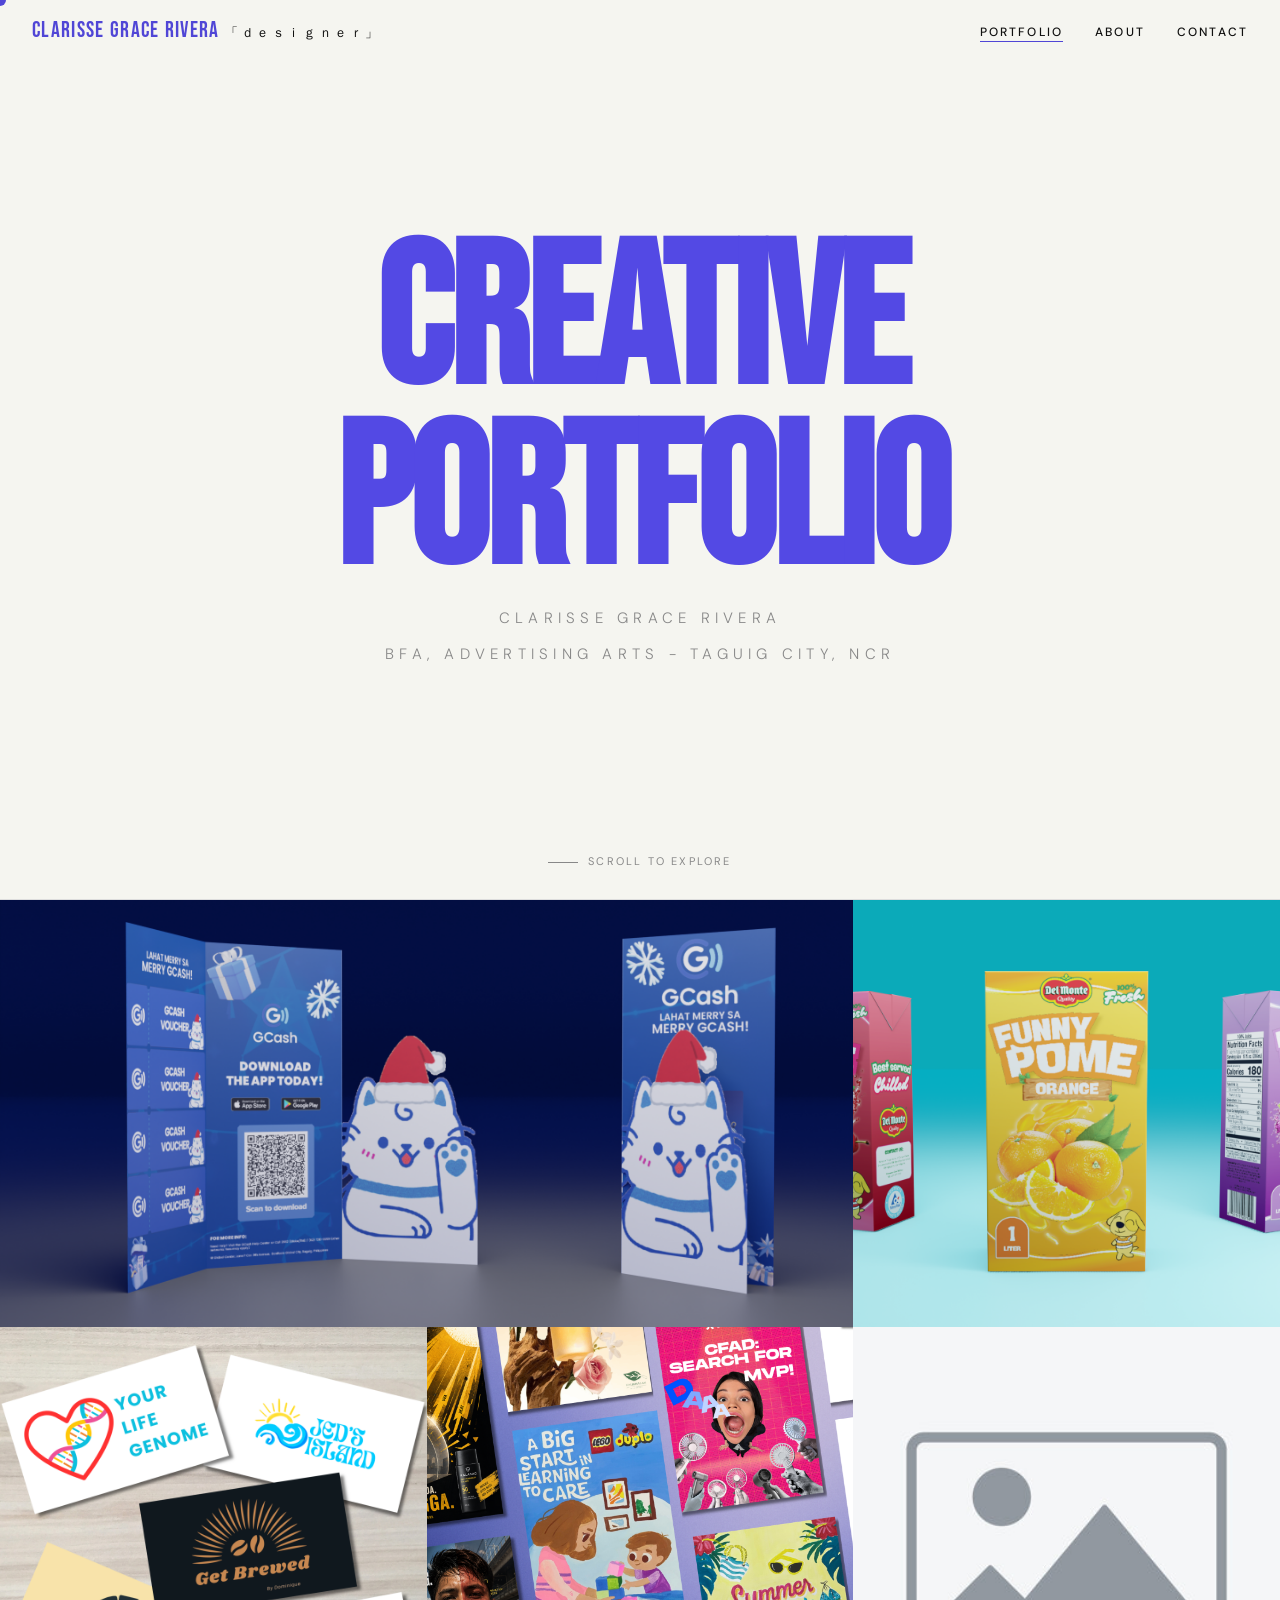
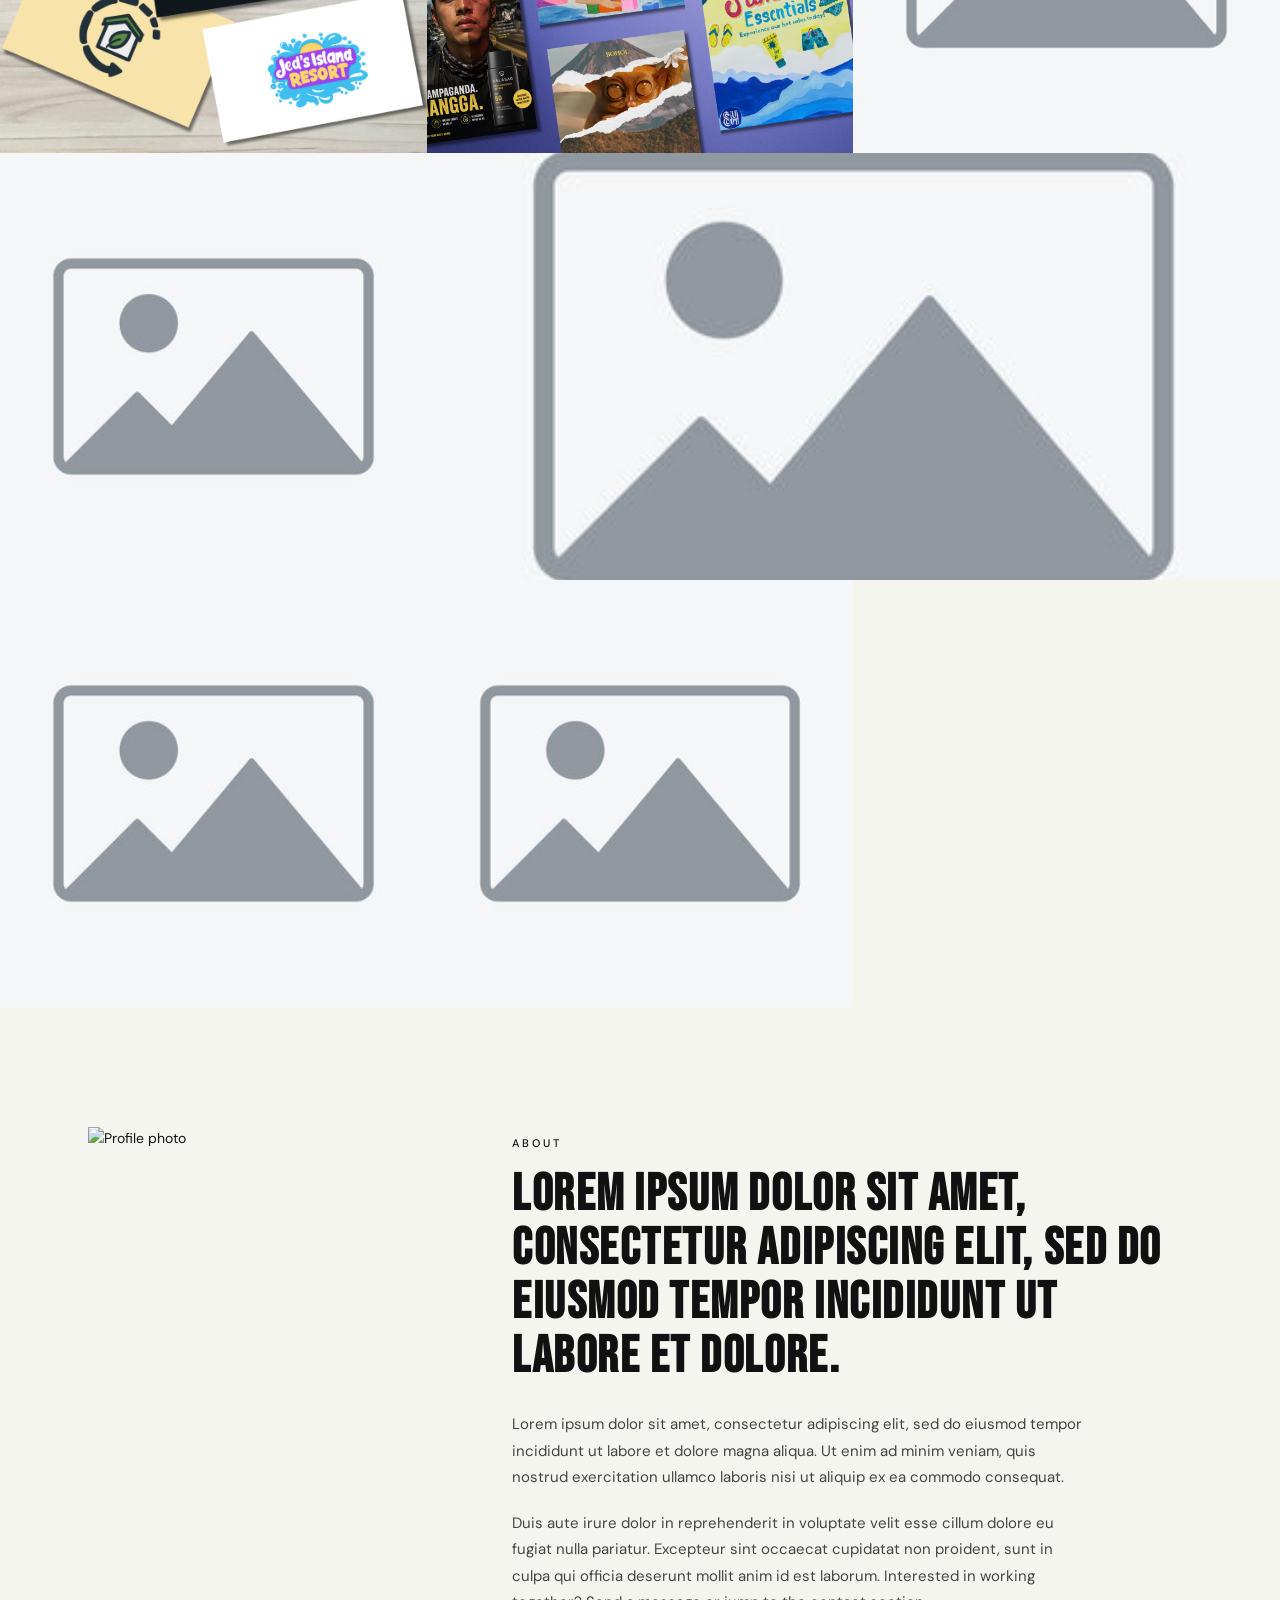
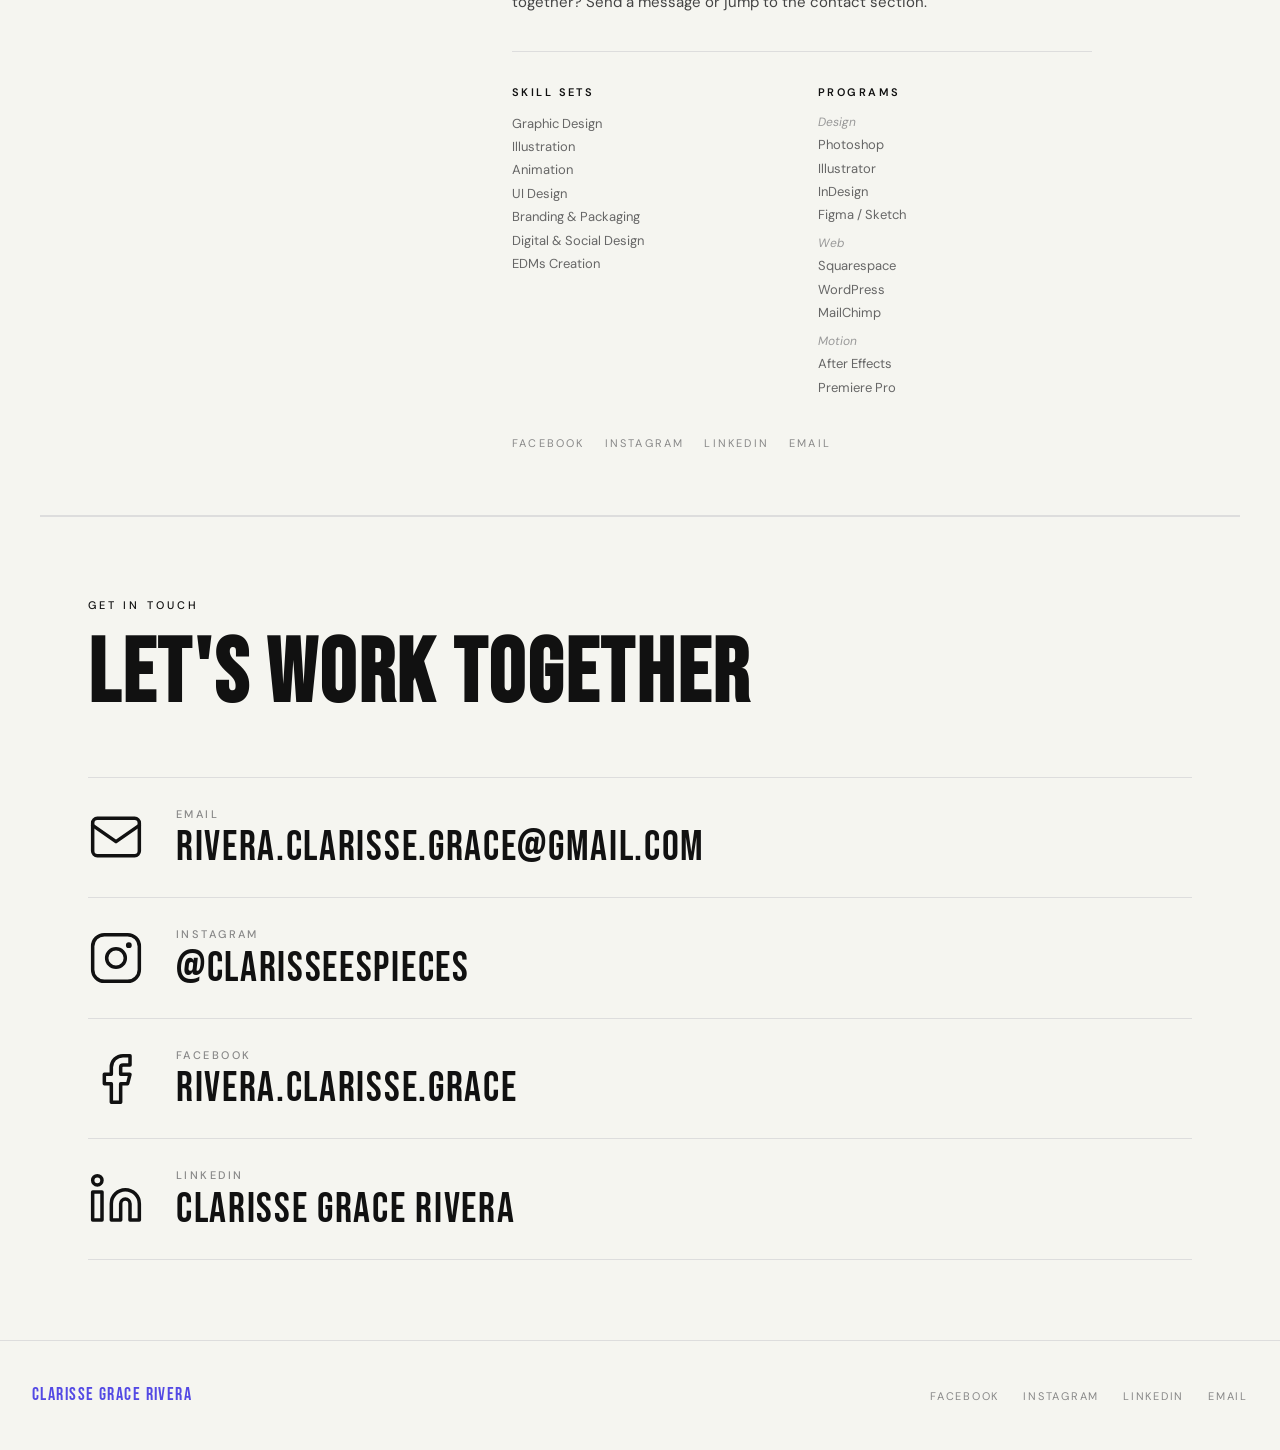
==== index.html @ ebf9de2e "about + contact pages" ====
<!DOCTYPE html>
<html lang='en'>
<head>
  <meta charset='UTF-8' />
  <meta name='viewport' content='width=device-width, initial-scale=1.0' />
  <title>Clarisse Grace Rivera「ｄｅｓｉｇｎｅｒ」</title>
  <link rel='preconnect' href='https://fonts.googleapis.com' />
  <link rel='preconnect' href='https://fonts.gstatic.com' crossorigin />
  <link href='https://fonts.googleapis.com/css2?family=Bebas+Neue&family=DM+Sans:ital,opsz,wght@0,9..40,300;0,9..40,400;0,9..40,500;1,9..40,300&display=swap' rel='stylesheet' />
  <link rel='stylesheet' href='styles.css' />
</head>
<body>
  <div id='cursor'></div>

  <!-- NAV -->
  <nav>
    <a href='#' class='nav-logo'>
      CLARISSE GRACE RIVERA <span>「ｄｅｓｉｇｎｅｒ」</span>
    </a>
    <ul class='nav-links'>
      <li><a href='#portfolio' class='active'>Portfolio</a></li>
      <li><a href='#about'>About</a></li>
      <li><a href='#contact'>Contact</a></li>
    </ul>
  </nav>

  <!-- HERO -->
  <section class='hero'>
    <h1 class='hero-logo'>CREATIVE<br>PORTFOLIO</h1>
    <h2 class='hero-sub'>CLARISSE GRACE RIVERA</h2>
    <p class='hero-sub'>BFA, Advertising Arts - Taguig City, NCR</p>
    <div class='hero-scroll'>Scroll to explore</div>
  </section>

  <!-- PORTFOLIO GRID -->
  <main id='portfolio'>
    <div class='portfolio-grid' id='grid'></div>
  </main>

  <!-- ABOUT -->
  <section id='about'>
    <div class='about-banner'>
      <img class='about-photo' src='placeholder.png' alt='Profile photo' />
      <div class='about-content'>
        <p class='about-eyebrow'>About</p>

        <h2 class='about-headline'>
          Lorem ipsum dolor sit amet, consectetur adipiscing elit, sed do eiusmod tempor incididunt ut labore et dolore.
        </h2>

        <p class='about-body'>
          Lorem ipsum dolor sit amet, consectetur adipiscing elit, sed do eiusmod tempor incididunt ut labore et dolore magna aliqua. Ut enim ad minim veniam, quis nostrud exercitation ullamco laboris nisi ut aliquip ex ea commodo consequat.
        </p>

        <p class='about-body'>
          Duis aute irure dolor in reprehenderit in voluptate velit esse cillum dolore eu fugiat nulla pariatur. Excepteur sint occaecat cupidatat non proident, sunt in culpa qui officia deserunt mollit anim id est laborum. Interested in working together? <a href='mailto:rivera.clarisse.grace@gmail.com'>Send a message</a> or jump to the <a href='#contact'>contact section</a>.
        </p>

        <div class='about-meta'>
          <div class='about-meta-block'>
            <h4>Skill Sets</h4>
            <ul>
              <li>Graphic Design</li>
              <li>Illustration</li>
              <li>Animation</li>
              <li>UI Design</li>
              <li>Branding &amp; Packaging</li>
              <li>Digital &amp; Social Design</li>
              <li>EDMs Creation</li>
            </ul>
          </div>
          <div class='about-meta-block'>
            <h4>Programs</h4>
            <p class='meta-label'>Design</p>
            <ul>
              <li>Photoshop</li>
              <li>Illustrator</li>
              <li>InDesign</li>
              <li>Figma / Sketch</li>
            </ul>
            <p class='meta-label'>Web</p>
            <ul>
              <li>Squarespace</li>
              <li>WordPress</li>
              <li>MailChimp</li>
            </ul>
            <p class='meta-label'>Motion</p>
            <ul>
              <li>After Effects</li>
              <li>Premiere Pro</li>
            </ul>
          </div>
        </div>

        <div class='about-socials'>
          <a href='https://www.facebook.com/rivera.clarisse.grace' target='_blank' rel='noopener'>Facebook</a>
          <a href='https://www.instagram.com/clarisseespieces/' target='_blank' rel='noopener'>Instagram</a>
          <a href='www.linkedin.com/in/clarisse-grace-rivera-73586b213' target='_blank' rel='noopener'>LinkedIn</a>
          <a href='mailto:rivera.clarisse.grace@gmail.com'>Email</a>
        </div>

      </div>
    </div>
  </section>

  <!-- CONTACT -->
  <section id='contact' class='contact-section'>
    <p class='about-eyebrow'>Get In Touch</p>
    <h2 class='contact-heading'>Let's Work Together</h2>
    <div class='contact-list'>
      <a class='contact-item' href='mailto:rivera.clarisse.grace@gmail.com'>
        <span class='contact-icon'>
          <svg xmlns='http://www.w3.org/2000/svg' viewBox='0 0 24 24' fill='none' stroke='currentColor' stroke-width='1.5' stroke-linecap='round' stroke-linejoin='round'>
            <rect x='2' y='4' width='20' height='16' rx='2'/>
            <path d='M2 7l10 7 10-7'/>
          </svg>
        </span>
        <span class='contact-text'>
          <span class='contact-label'>Email</span>
          <span class='contact-value'>rivera.clarisse.grace@gmail.com</span>
        </span>
      </a>

      <a class='contact-item' href='https://www.instagram.com/clarisseespieces/' target='_blank' rel='noopener'>
        <span class='contact-icon'>
          <svg xmlns='http://www.w3.org/2000/svg' viewBox='0 0 24 24' fill='none' stroke='currentColor' stroke-width='1.5' stroke-linecap='round' stroke-linejoin='round'>
            <rect x='2' y='2' width='20' height='20' rx='5'/>
            <circle cx='12' cy='12' r='4'/>
            <circle cx='17.5' cy='6.5' r='0.5' fill='currentColor'/>
          </svg>
        </span>
        <span class='contact-text'>
          <span class='contact-label'>Instagram</span>
          <span class='contact-value'>@clarisseespieces</span>
        </span>
      </a>

      <a class='contact-item' href='https://www.facebook.com/rivera.clarisse.grace' target='_blank' rel='noopener'>
        <span class='contact-icon'>
          <svg xmlns='http://www.w3.org/2000/svg' viewBox='0 0 24 24' fill='none' stroke='currentColor' stroke-width='1.5' stroke-linecap='round' stroke-linejoin='round'>
            <path d='M18 2h-3a5 5 0 0 0-5 5v3H7v4h3v8h4v-8h3l1-4h-4V7a1 1 0 0 1 1-1h3z'/>
          </svg>
        </span>
        <span class='contact-text'>
          <span class='contact-label'>Facebook</span>
          <span class='contact-value'>rivera.clarisse.grace</span>
        </span>
      </a>

      <a class='contact-item' href='https://www.linkedin.com/in/clarisse-grace-rivera-73586b213' target='_blank' rel='noopener'>
        <span class='contact-icon'>
          <svg xmlns='http://www.w3.org/2000/svg' viewBox='0 0 24 24' fill='none' stroke='currentColor' stroke-width='1.5' stroke-linecap='round' stroke-linejoin='round'>
            <path d='M16 8a6 6 0 0 1 6 6v7h-4v-7a2 2 0 0 0-2-2 2 2 0 0 0-2 2v7h-4v-7a6 6 0 0 1 6-6z'/>
            <rect x='2' y='9' width='4' height='12'/>
            <circle cx='4' cy='4' r='2'/>
          </svg>
        </span>
        <span class='contact-text'>
          <span class='contact-label'>LinkedIn</span>
          <span class='contact-value'>clarisse grace rivera</span>
        </span>
      </a>

    </div>
  </section>

  <!-- FOOTER -->
  <footer>
    <span class='footer-name'>Clarisse Grace Rivera</span>
    <ul class='footer-links'>
      <li><a href='https://www.facebook.com/rivera.clarisse.grace' target='_blank'>Facebook</a></li>
      <li><a href='https://www.instagram.com/clarisseespieces/' target='_blank'>Instagram</a></li>
      <li><a href='www.linkedin.com/in/clarisse-grace-rivera-73586b213' target='_blank'>LinkedIn</a></li>
      <li><a href='mailto:rivera.clarisse.grace@gmail.com'>Email</a></li>
    </ul>
  </footer>

  <script src='main.js'></script>
</body>
</html>
---- styles.css ----
*, *::before, *::after { box-sizing: border-box; margin: 0; padding: 0; }

:root {
  --blue: #5349e4;
  --black:  #111111;
  --white:  #f5f5f0;
  --grey:   #888;
  --card-gap: 0px;
}

html { scroll-behavior: smooth; }

body {
  background: var(--white);
  color: var(--black);
  font-family: 'DM Sans', sans-serif;
  font-size: 14px;
  line-height: 1.6;
  cursor: none;
}

/* Custom cursor */
#cursor {
  position: fixed;
  width: 12px; height: 12px;
  background: var(--blue);
  border-radius: 50%;
  pointer-events: none;
  z-index: 9999;
  transform: translate(-50%, -50%);
  transition: transform 0.1s ease, width 0.2s ease, height 0.2s ease, background 0.2s ease;
  mix-blend-mode: multiply;
}
#cursor.hovered {
  width: 40px; height: 40px;
  background: var(--black);
  mix-blend-mode: normal;
}

/* Nav */
nav {
  position: fixed;
  top: 0; left: 0; right: 0;
  z-index: 100;
  display: flex;
  align-items: center;
  justify-content: space-between;
  padding: 20px 32px;
  mix-blend-mode: multiply;
}

.nav-logo {
  font-family: 'Bebas Neue', sans-serif;
  font-size: 22px;
  letter-spacing: 0.06em;
  color: var(--blue);
  text-decoration: none;
  line-height: 1;
}
.nav-logo span { color: var(--black); font-size: 13px; font-family: 'DM Sans', sans-serif; font-weight: 300; letter-spacing: 0.2em; }

.nav-links {
  display: flex;
  gap: 32px;
  list-style: none;
}
.nav-links a {
  text-decoration: none;
  font-size: 12px;
  font-weight: 500;
  letter-spacing: 0.18em;
  text-transform: uppercase;
  color: var(--black);
  position: relative;
  padding-bottom: 2px;
}
.nav-links a::after {
  content: '';
  position: absolute;
  bottom: 0; left: 0;
  width: 0; height: 1px;
  background: var(--blue);
  transition: width 0.25s ease;
}
.nav-links a:hover::after,
.nav-links a.active::after { width: 100%; }

/* Hero / logo block */
.hero {
  height: 100svh;
  display: flex;
  flex-direction: column;
  align-items: center;
  justify-content: center;
  gap: 12px;
  border-bottom: 1px solid #ddd;
  position: relative;
  overflow: hidden;
}

.hero-logo {
  font-family: 'Bebas Neue', sans-serif;
  font-size: clamp(80px, 16vw, 200px);
  line-height: 0.9;
  color: var(--blue);
  letter-spacing: -0.02em;
  text-align: center;
  animation: fadeUp 0.9s ease both;
}
.hero-sub {
  font-size: clamp(11px, 1.4vw, 15px);
  letter-spacing: 0.35em;
  text-transform: uppercase;
  color: var(--grey);
  font-weight: 300;
  animation: fadeUp 0.9s 0.15s ease both;
}
.hero-scroll {
  position: absolute;
  bottom: 28px;
  font-size: 11px;
  letter-spacing: 0.2em;
  text-transform: uppercase;
  color: var(--grey);
  display: flex;
  align-items: center;
  gap: 10px;
  animation: fadeUp 1s 0.4s ease both;
}
.hero-scroll::before {
  content: '';
  display: block;
  width: 30px; height: 1px;
  background: var(--grey);
  animation: expandLine 1.2s 0.8s ease both;
}

@keyframes fadeUp {
  from { opacity: 0; transform: translateY(28px); }
  to   { opacity: 1; transform: translateY(0); }
}
@keyframes expandLine {
  from { width: 0; }
  to   { width: 30px; }
}

/* Grid */
.portfolio-grid {
  display: grid;
  grid-template-columns: repeat(3, 1fr);
  gap: var(--card-gap);
  padding: var(--card-gap);
}

@media (max-width: 900px)  { .portfolio-grid { grid-template-columns: repeat(2, 1fr); } }
@media (max-width: 560px)  { .portfolio-grid { grid-template-columns: 1fr; } }

/* wide cards span 2 cols */
.card.wide { grid-column: span 2; }
@media (max-width: 900px) { .card.wide { grid-column: span 1; } }

/* Card */
.card {
  position: relative;
  overflow: hidden;
  aspect-ratio: 1 / 1;
  background: var(--black);
}
.card.wide { aspect-ratio: 2 / 1; }

.card-bg {
  width: 100%; height: 100%;
  object-fit: cover;
  display: block;
  transition: transform 0.55s cubic-bezier(0.25, 0.46, 0.45, 0.94),
              filter 0.4s ease;
  filter: grayscale(0%);
}

/* coloured placeholder backgrounds when no real image */
.card-placeholder {
  width: 100%; height: 100%;
  display: flex;
  align-items: center;
  justify-content: center;
  font-family: 'Bebas Neue', sans-serif;
  font-size: clamp(16px, 4vw, 48px);
  letter-spacing: 0.08em;
  color: rgba(255,255,255,0.15);
  transition: transform 0.55s cubic-bezier(0.25, 0.46, 0.45, 0.94);
}

.card:hover .card-bg,
.card:hover .card-placeholder { transform: scale(1.5); filter: brightness(0.45); }

.card-overlay {
  position: absolute;
  inset: 0;
  display: flex;
  flex-direction: column;
  align-items: center;
  justify-content: center;
  gap: 10px;
  opacity: 0;
  transition: opacity 0.35s ease;
}
.card:hover .card-overlay { opacity: 1; }

.card-title {
  font-family: 'Bebas Neue', sans-serif;
  font-size: clamp(18px, 3vw, 36px);
  letter-spacing: 0.06em;
  color: var(--white);
  text-align: center;
  padding: 0 16px;
}

.card-view-btn {
  display: inline-block;
  border: 1px solid var(--white);
  color: var(--white);
  text-decoration: none;
  font-size: 11px;
  font-weight: 500;
  letter-spacing: 0.22em;
  text-transform: uppercase;
  padding: 8px 22px;
  transition: background 0.2s ease, color 0.2s ease;
}
.card-view-btn:hover { background: var(--white); color: var(--black); }

/* Footer */
footer {
  border-top: 1px solid #ddd;
  padding: 40px 32px;
  display: flex;
  align-items: center;
  justify-content: space-between;
  flex-wrap: wrap;
  gap: 20px;
}

.footer-name {
  font-family: 'Bebas Neue', sans-serif;
  font-size: 18px;
  letter-spacing: 0.08em;
  color: var(--blue);
}

.footer-links {
  display: flex;
  gap: 24px;
  list-style: none;
}
.footer-links a {
  font-size: 11px;
  letter-spacing: 0.16em;
  text-transform: uppercase;
  color: var(--grey);
  text-decoration: none;
  transition: color 0.2s ease;
}
.footer-links a:hover { color: var(--blue); }

.footer-copy {
  font-size: 11px;
  color: var(--grey);
  letter-spacing: 0.08em;
  width: 100%;
  text-align: right;
}

/* Page transitions */
.page-enter {
  animation: fadeUp 0.5s ease both;
}

/* * * * * * * ** * * * * * * */
/* * * * * ABOUT PAGE * * * * */
/* * * * * * * ** * * * * * * */

/* About banner (two-col layout) */
.about-banner {
  padding-top: 120px;
  padding-bottom: 60px;
  border-bottom: 1px solid #ddd;
  display: grid;
  grid-template-columns: 360px 1fr;
  gap: 64px;
  align-items: start;
  max-width: 1200px;
  margin: 0 auto;
  padding-left: 48px;
  padding-right: 48px;
}

@media (max-width: 860px) {
  .about-banner {
    grid-template-columns: 1fr;
    gap: 40px;
    padding-top: 100px;
  }
}

/* Profile photo */
.about-photo {
  width: 100%;
  aspect-ratio: 1 / 1;
  object-fit: cover;
  display: block;
  filter: grayscale(10%);
  transition: filter 0.4s ease;
}
.about-photo:hover { filter: grayscale(0%); }

/* Bio content */
.about-content { padding-top: 8px; }

.about-eyebrow {
  font-size: 11px;
  letter-spacing: 0.28em;
  text-transform: uppercase;
  color: var(--red);
  font-weight: 500;
  margin-bottom: 16px;
}

.about-headline {
  font-family: 'Bebas Neue', sans-serif;
  font-size: clamp(28px, 4vw, 52px);
  line-height: 1.05;
  letter-spacing: 0.03em;
  color: var(--black);
  margin-bottom: 28px;
}

.about-body {
  font-size: 15px;
  line-height: 1.75;
  color: #444;
  max-width: 580px;
  margin-bottom: 20px;
}

.about-body a {
  color: var(--red);
  text-decoration: none;
  border-bottom: 1px solid transparent;
  transition: border-color 0.2s ease;
}
.about-body a:hover { border-color: var(--red); }

/* Skills / Programs grid */
.about-meta {
  display: grid;
  grid-template-columns: 1fr 1fr;
  gap: 32px;
  margin-top: 36px;
  padding-top: 32px;
  border-top: 1px solid #ddd;
  max-width: 580px;
}

@media (max-width: 560px) { .about-meta { grid-template-columns: 1fr; } }

.about-meta-block h4 {
  font-size: 11px;
  letter-spacing: 0.22em;
  text-transform: uppercase;
  font-weight: 600;
  color: var(--black);
  margin-bottom: 10px;
}

.about-meta-block p,
.about-meta-block li { font-size: 13px; color: #666; line-height: 1.8; list-style: none; }

.about-meta-block .meta-label {
  font-style: italic;
  color: #999;
  font-size: 12px;
  margin-top: 6px;
}

/* Social links */
.about-socials {
  display: flex;
  gap: 20px;
  margin-top: 36px;
  flex-wrap: wrap;
}
.about-socials a {
  font-size: 11px;
  letter-spacing: 0.2em;
  text-transform: uppercase;
  text-decoration: none;
  color: var(--grey);
  border-bottom: 1px solid transparent;
  padding-bottom: 2px;
  transition: color 0.2s ease, border-color 0.2s ease;
}
.about-socials a:hover { color: var(--red); border-color: var(--red); }

/* Instagram grid */
.insta-section {
  max-width: 1200px;
  margin: 60px auto;
  padding: 0 48px;
}

.insta-label {
  font-size: 11px;
  letter-spacing: 0.28em;
  text-transform: uppercase;
  color: var(--grey);
  margin-bottom: 20px;
}

.insta-grid {
  display: grid;
  grid-template-columns: repeat(4, 1fr);
  gap: 4px;
}

@media (max-width: 700px) { .insta-grid { grid-template-columns: repeat(2, 1fr); } }

.insta-item {
  position: relative;
  overflow: hidden;
  aspect-ratio: 1 / 1;
  background: #eee;
}

.insta-item img {
  width: 100%; height: 100%;
  object-fit: cover;
  display: block;
  transition: transform 0.45s ease, filter 0.35s ease;
}

.insta-item:hover img { transform: scale(1.07); filter: brightness(0.5); }

.insta-item-overlay {
  position: absolute;
  inset: 0;
  display: flex;
  align-items: center;
  justify-content: center;
  opacity: 0;
  transition: opacity 0.3s ease;
}
.insta-item:hover .insta-item-overlay { opacity: 1; }

.insta-item-overlay span {
  font-size: 11px;
  letter-spacing: 0.2em;
  text-transform: uppercase;
  color: var(--white);
}
/* ══════════════════════════════════════
   CONTACT SECTION
══════════════════════════════════════ */

.contact-section {
  max-width: 1200px;
  margin: 0 auto;
  padding: 80px 48px;
  border-top: 1px solid #ddd;
}

.contact-heading {
  font-family: 'Bebas Neue', sans-serif;
  font-size: clamp(40px, 7vw, 96px);
  letter-spacing: 0.03em;
  line-height: 1;
  color: var(--black);
  margin-bottom: 56px;
}

.contact-list {
  display: flex;
  flex-direction: column;
  gap: 0;
}

.contact-item {
  display: flex;
  align-items: center;
  gap: 32px;
  padding: 28px 0;
  border-bottom: 1px solid #ddd;
  text-decoration: none;
  color: var(--black);
  transition: color 0.2s ease;
}
.contact-item:first-child { border-top: 1px solid #ddd; }
.contact-item:hover { color: var(--red); }

.contact-icon {
  flex-shrink: 0;
  width: 56px; height: 56px;
  display: flex;
  align-items: center;
  justify-content: center;
}
.contact-icon svg {
  width: 100%; height: 100%;
  transition: transform 0.25s ease;
}
.contact-item:hover .contact-icon svg { transform: scale(1.12); }

.contact-text {
  display: flex;
  flex-direction: column;
  gap: 4px;
}
.contact-label {
  font-size: 11px;
  letter-spacing: 0.22em;
  text-transform: uppercase;
  color: var(--grey);
  font-weight: 500;
}
.contact-value {
  font-family: 'Bebas Neue', sans-serif;
  font-size: clamp(22px, 3.5vw, 42px);
  letter-spacing: 0.04em;
  line-height: 1;
}
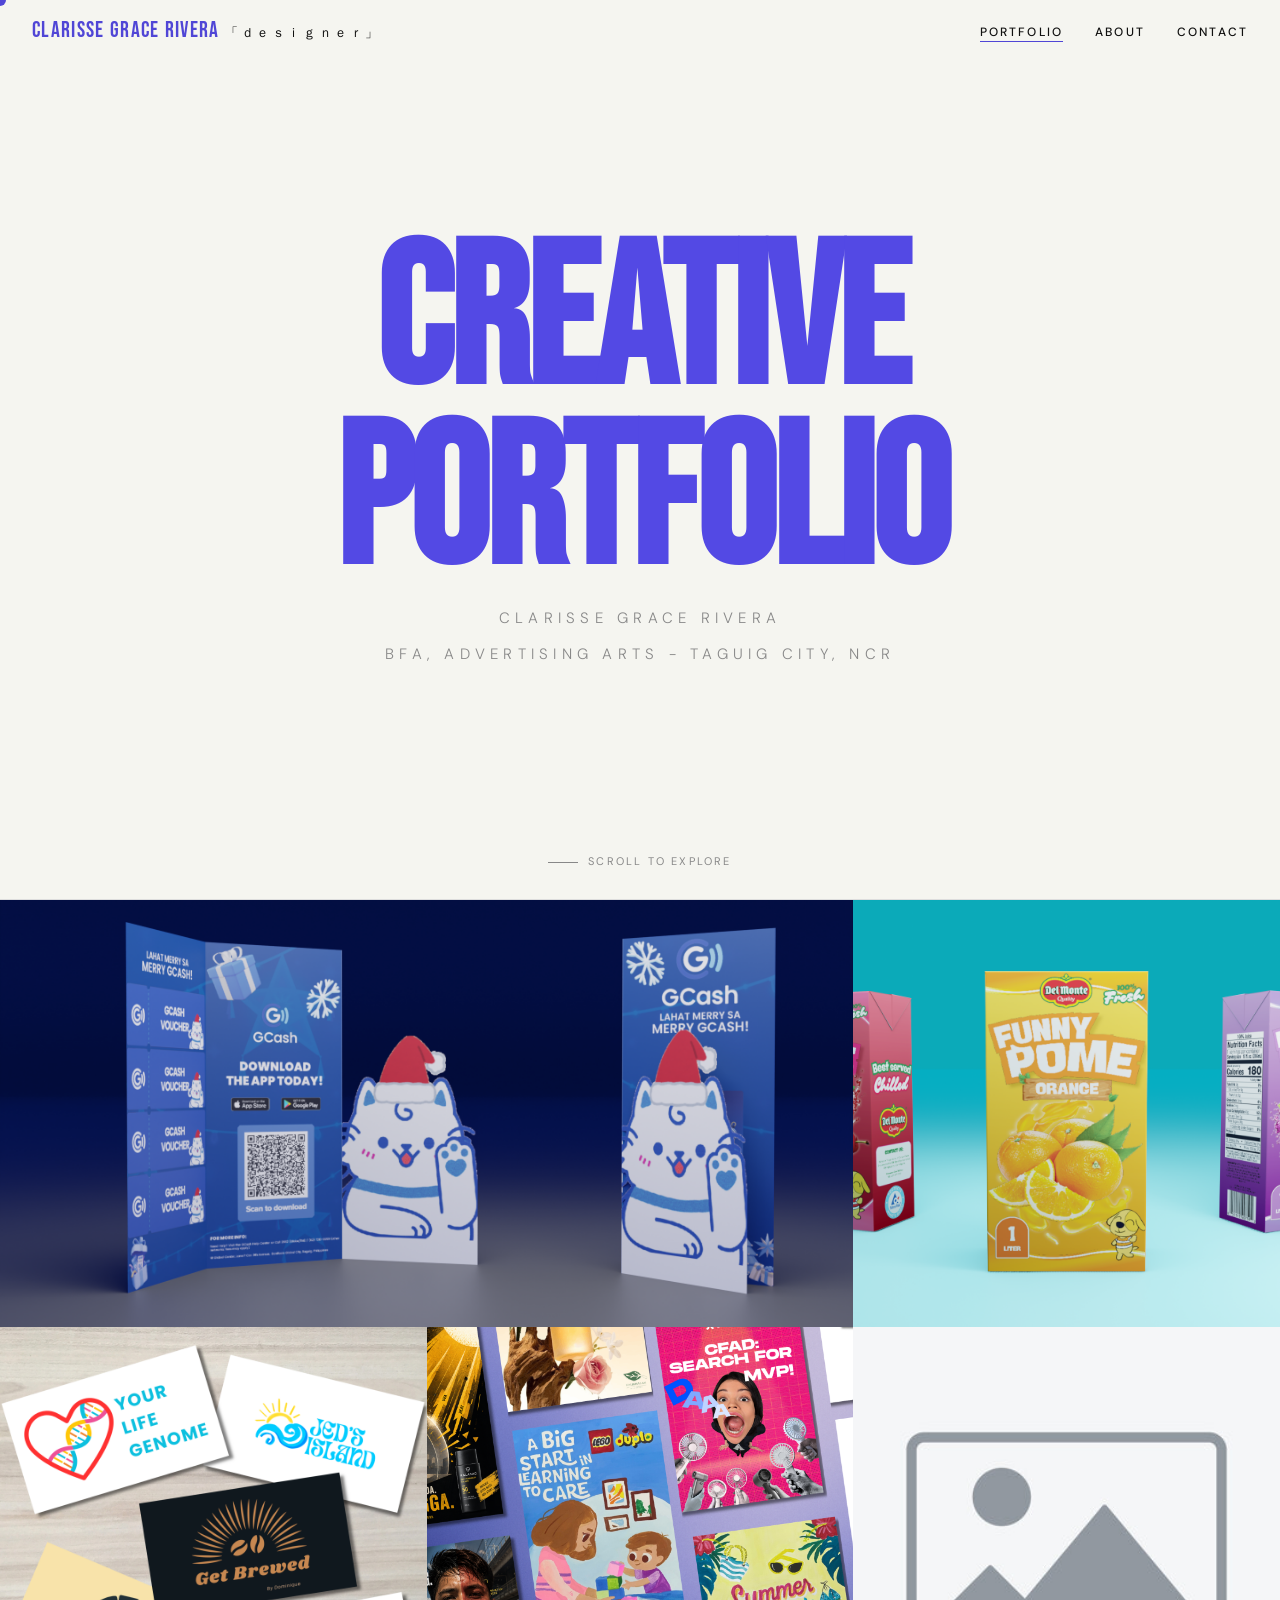
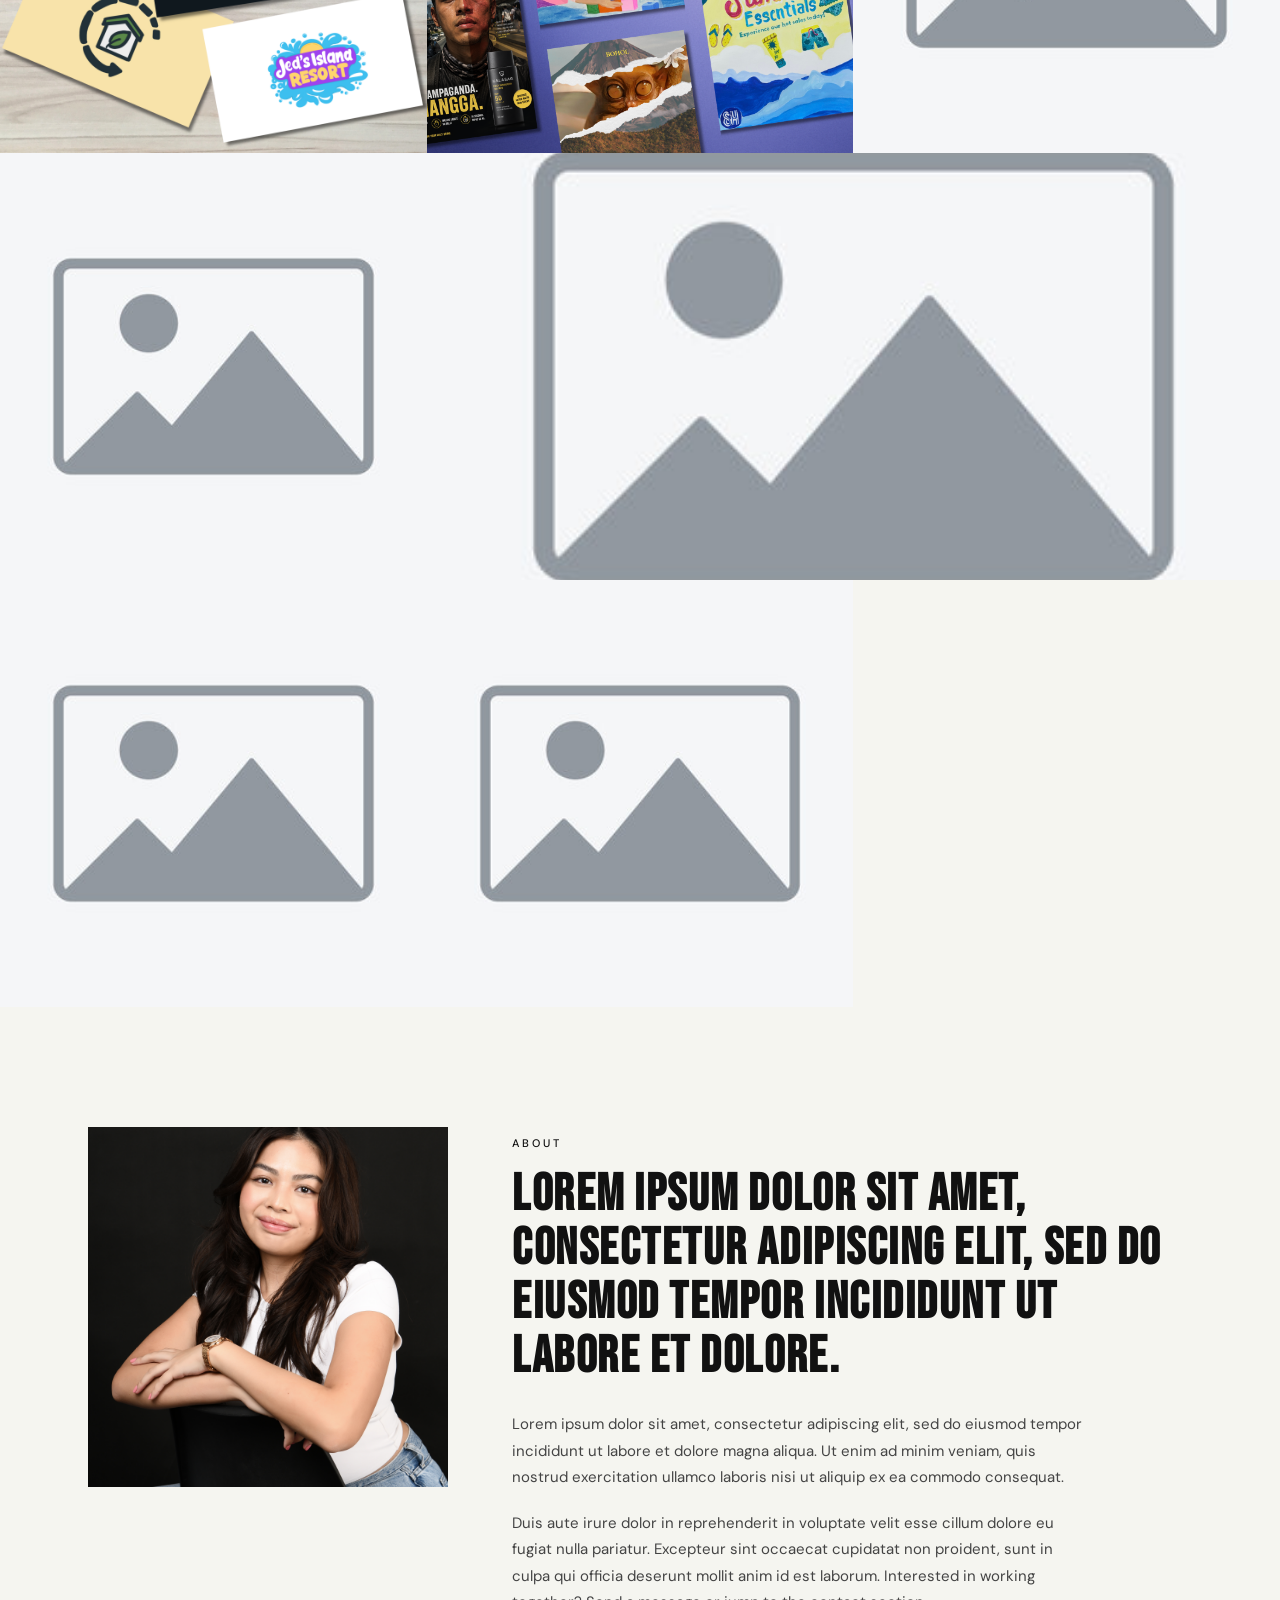
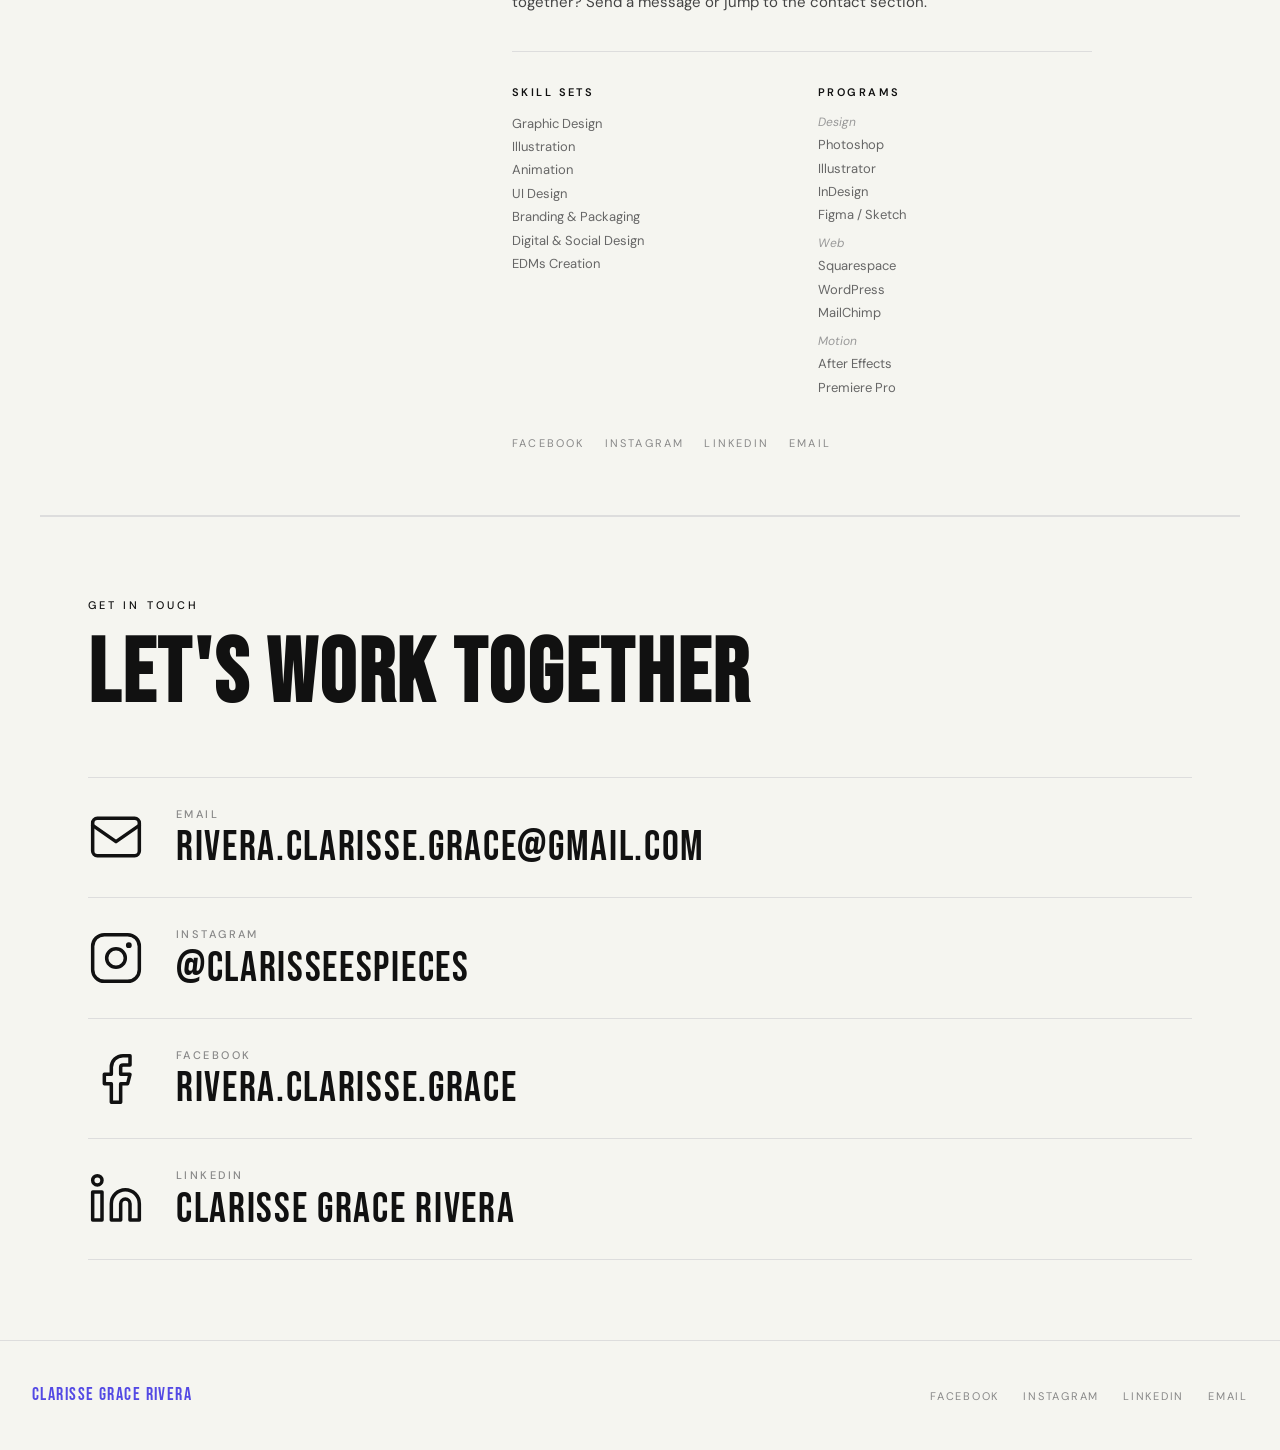
==== commit 6a217aaa: "profile" ====
--- a/index.html
+++ b/index.html
@@ -40,7 +40,7 @@
   <!-- ABOUT -->
   <section id='about'>
     <div class='about-banner'>
-      <img class='about-photo' src='placeholder.png' alt='Profile photo' />
+      <img class='about-photo' src='images/profile/clar-profile.JPG' alt='Profile photo' />
       <div class='about-content'>
         <p class='about-eyebrow'>About</p>
 
--- a/styles.css
+++ b/styles.css
@@ -3,6 +3,7 @@
 :root {
   --blue: #5349e4;
   --black:  #111111;
+  --yellow: #e0e266;
   --white:  #f5f5f0;
   --grey:   #888;
   --card-gap: 0px;
@@ -33,7 +34,7 @@
 }
 #cursor.hovered {
   width: 40px; height: 40px;
-  background: var(--black);
+  background: var(--yellow);
   mix-blend-mode: normal;
 }
 
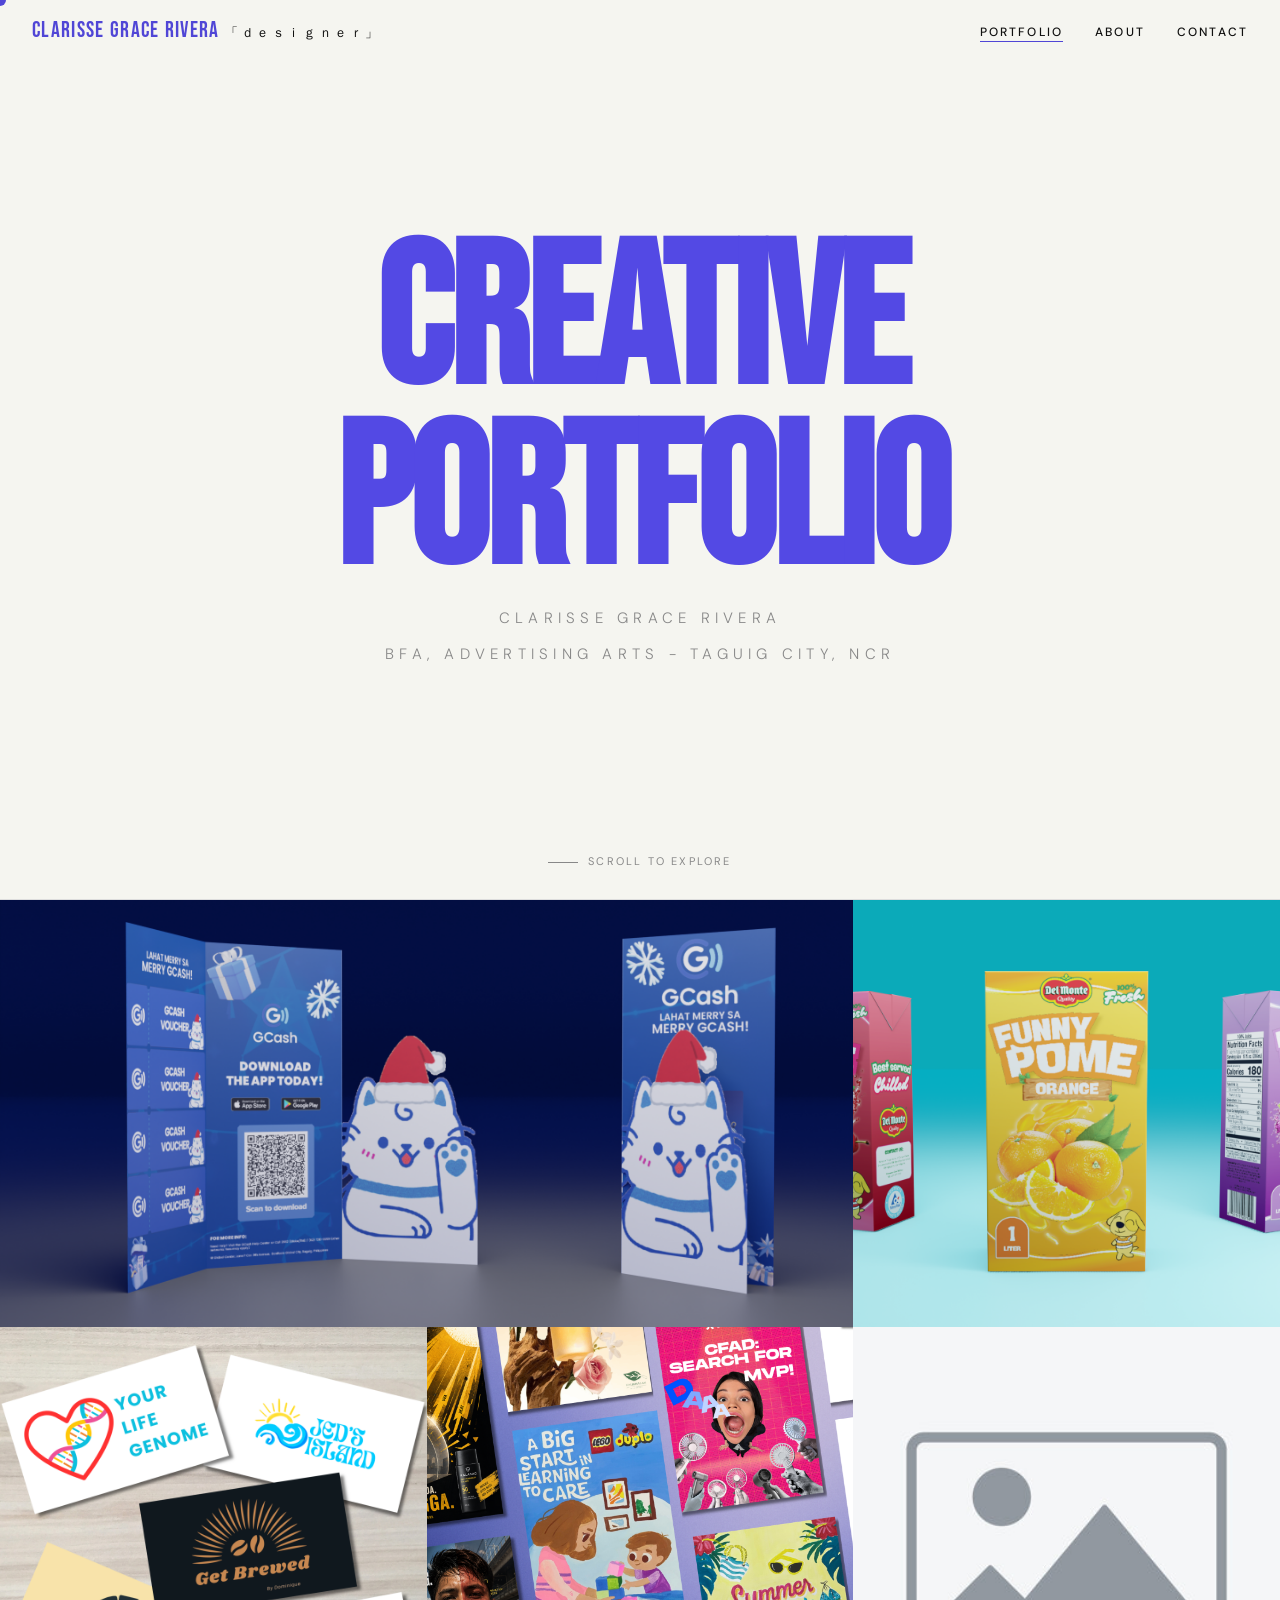
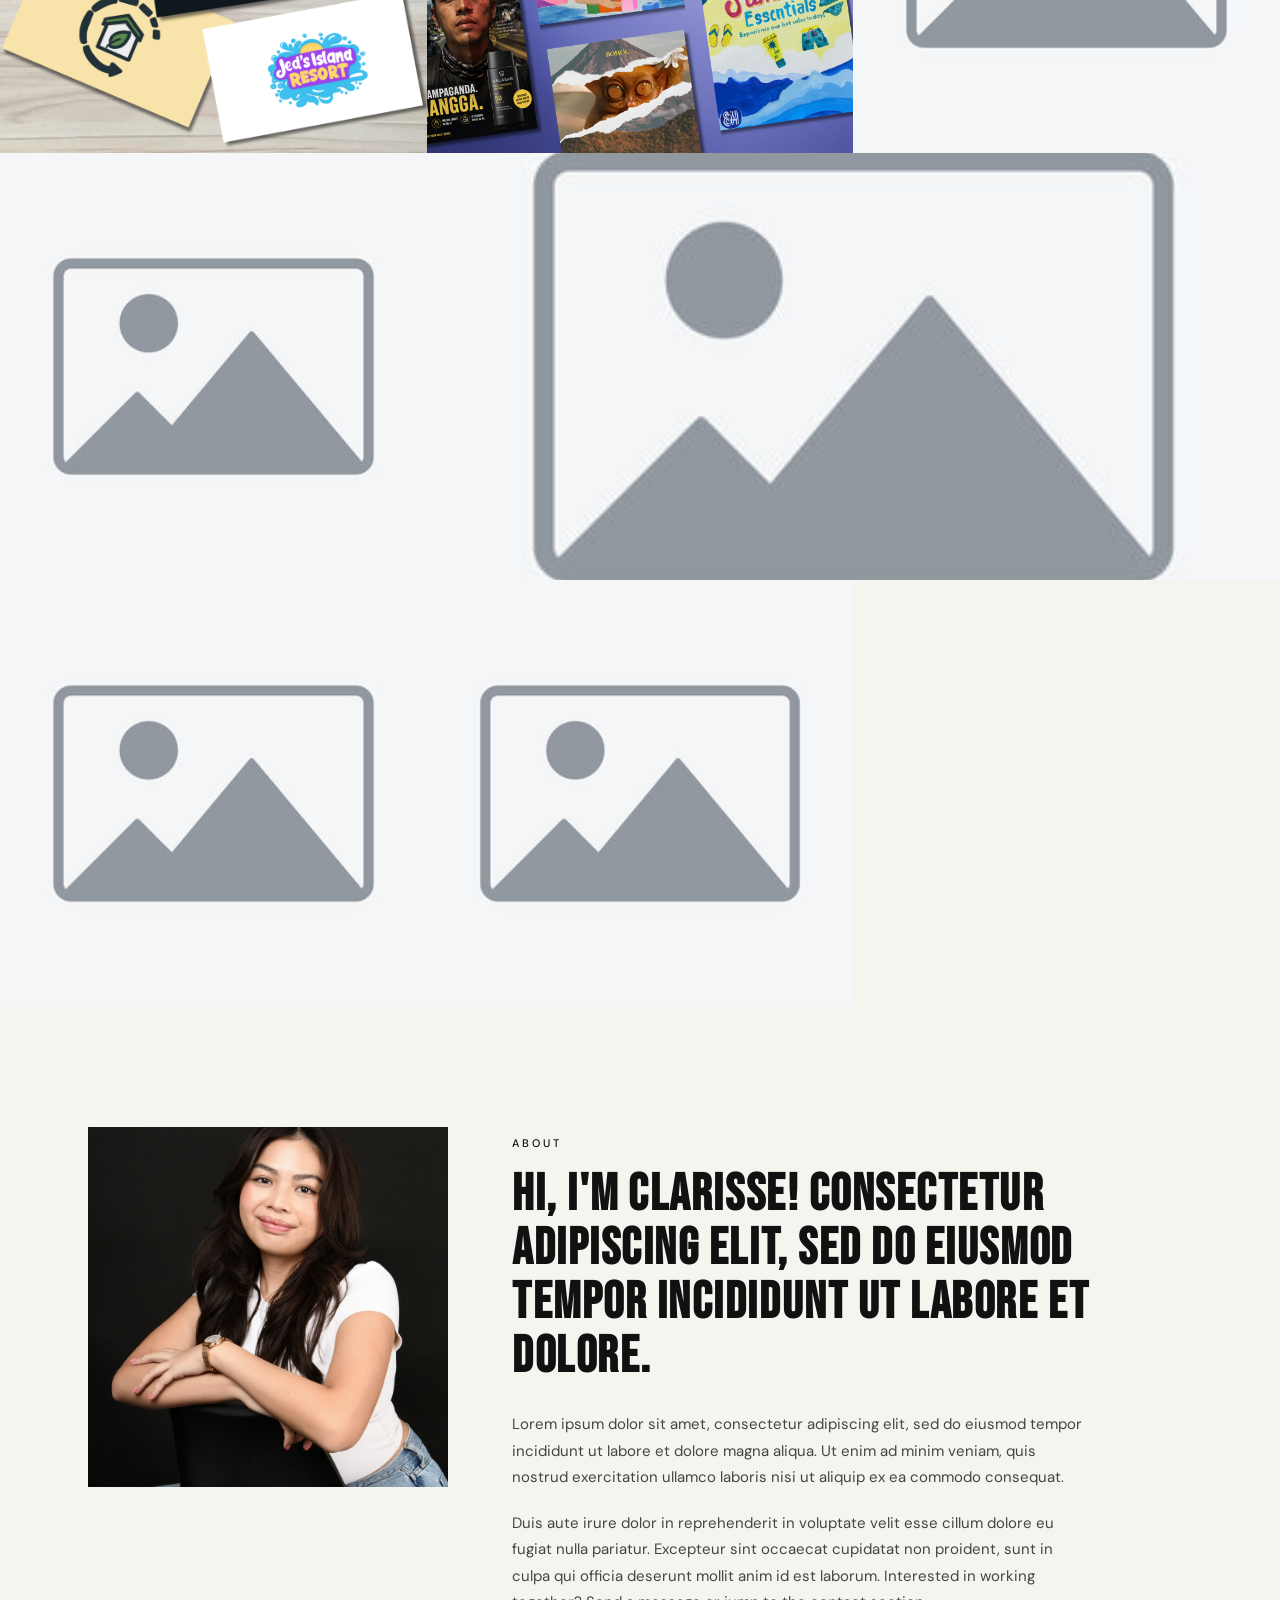
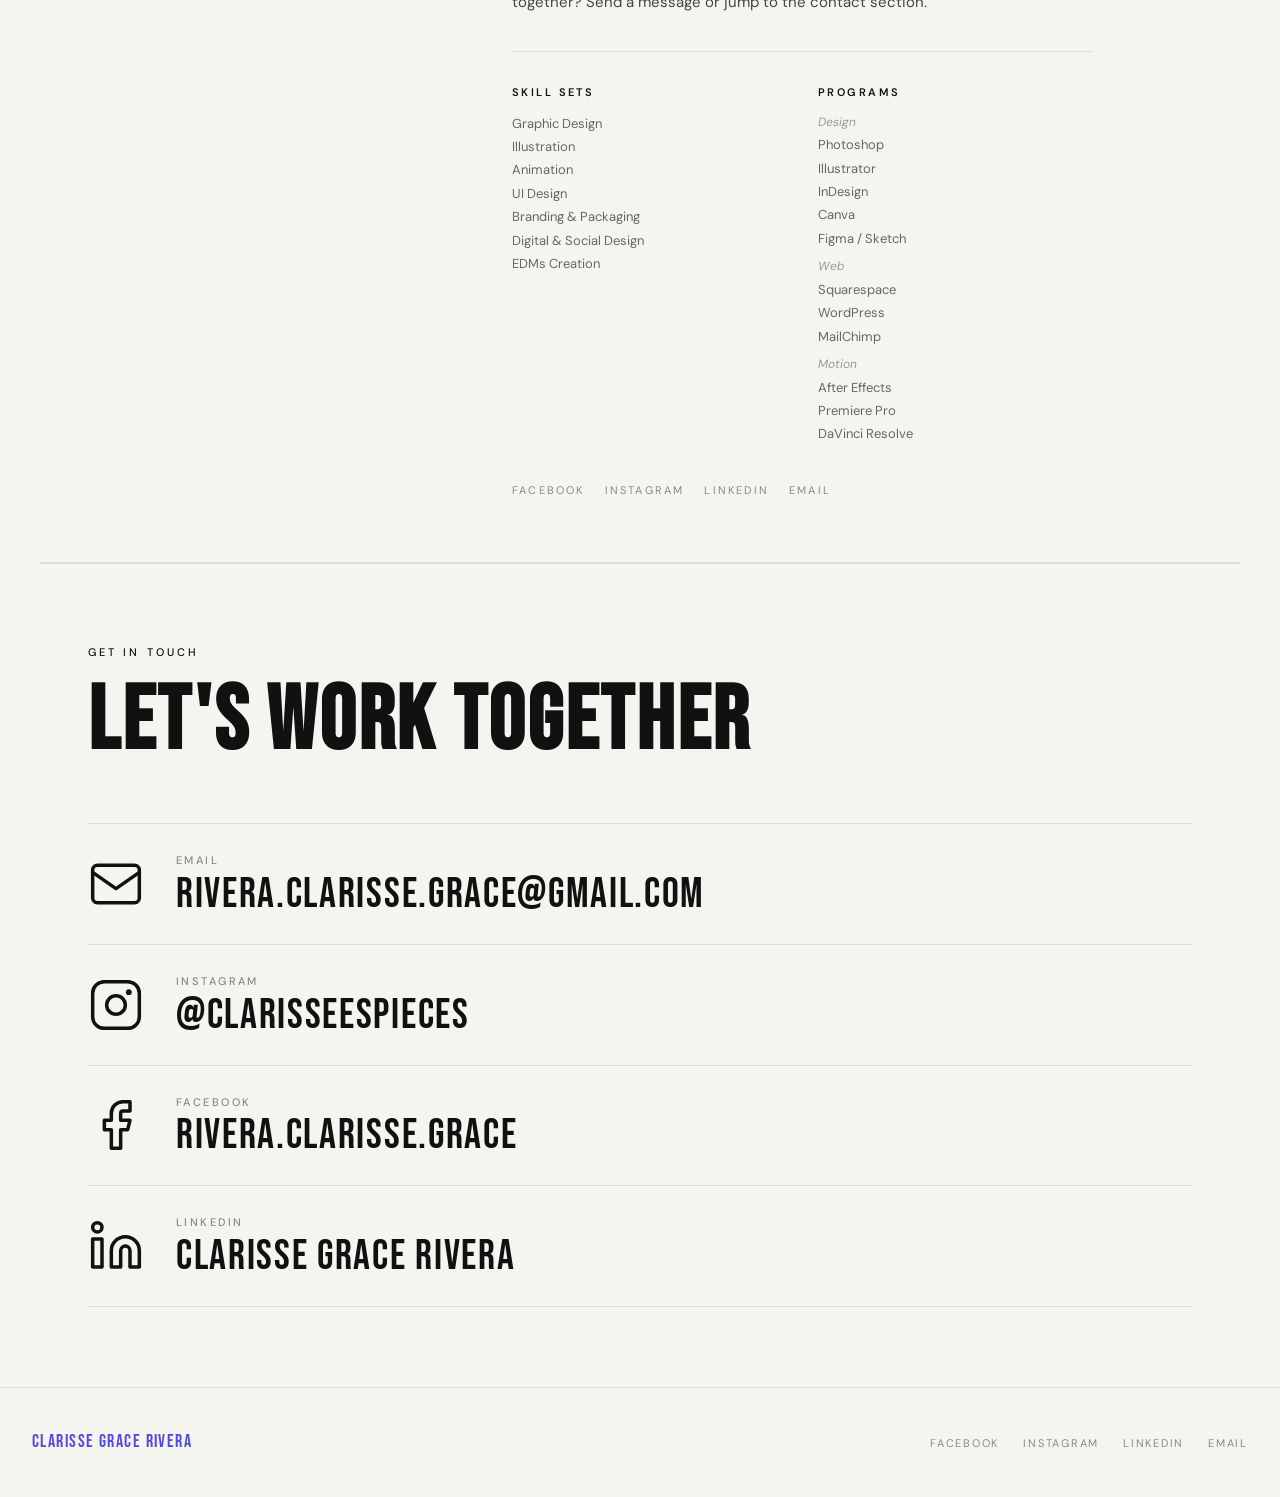
==== commit 86927f09: "about me stuff" ====
--- a/index.html
+++ b/index.html
@@ -45,7 +45,7 @@
         <p class='about-eyebrow'>About</p>
 
         <h2 class='about-headline'>
-          Lorem ipsum dolor sit amet, consectetur adipiscing elit, sed do eiusmod tempor incididunt ut labore et dolore.
+          Hi, I'm Clarisse! consectetur adipiscing elit, sed do eiusmod tempor incididunt ut labore et dolore.
         </h2>
 
         <p class='about-body'>
@@ -76,6 +76,7 @@
               <li>Photoshop</li>
               <li>Illustrator</li>
               <li>InDesign</li>
+              <li>Canva</li>
               <li>Figma / Sketch</li>
             </ul>
             <p class='meta-label'>Web</p>
@@ -88,6 +89,7 @@
             <ul>
               <li>After Effects</li>
               <li>Premiere Pro</li>
+              <li>DaVinci Resolve</li>
             </ul>
           </div>
         </div>
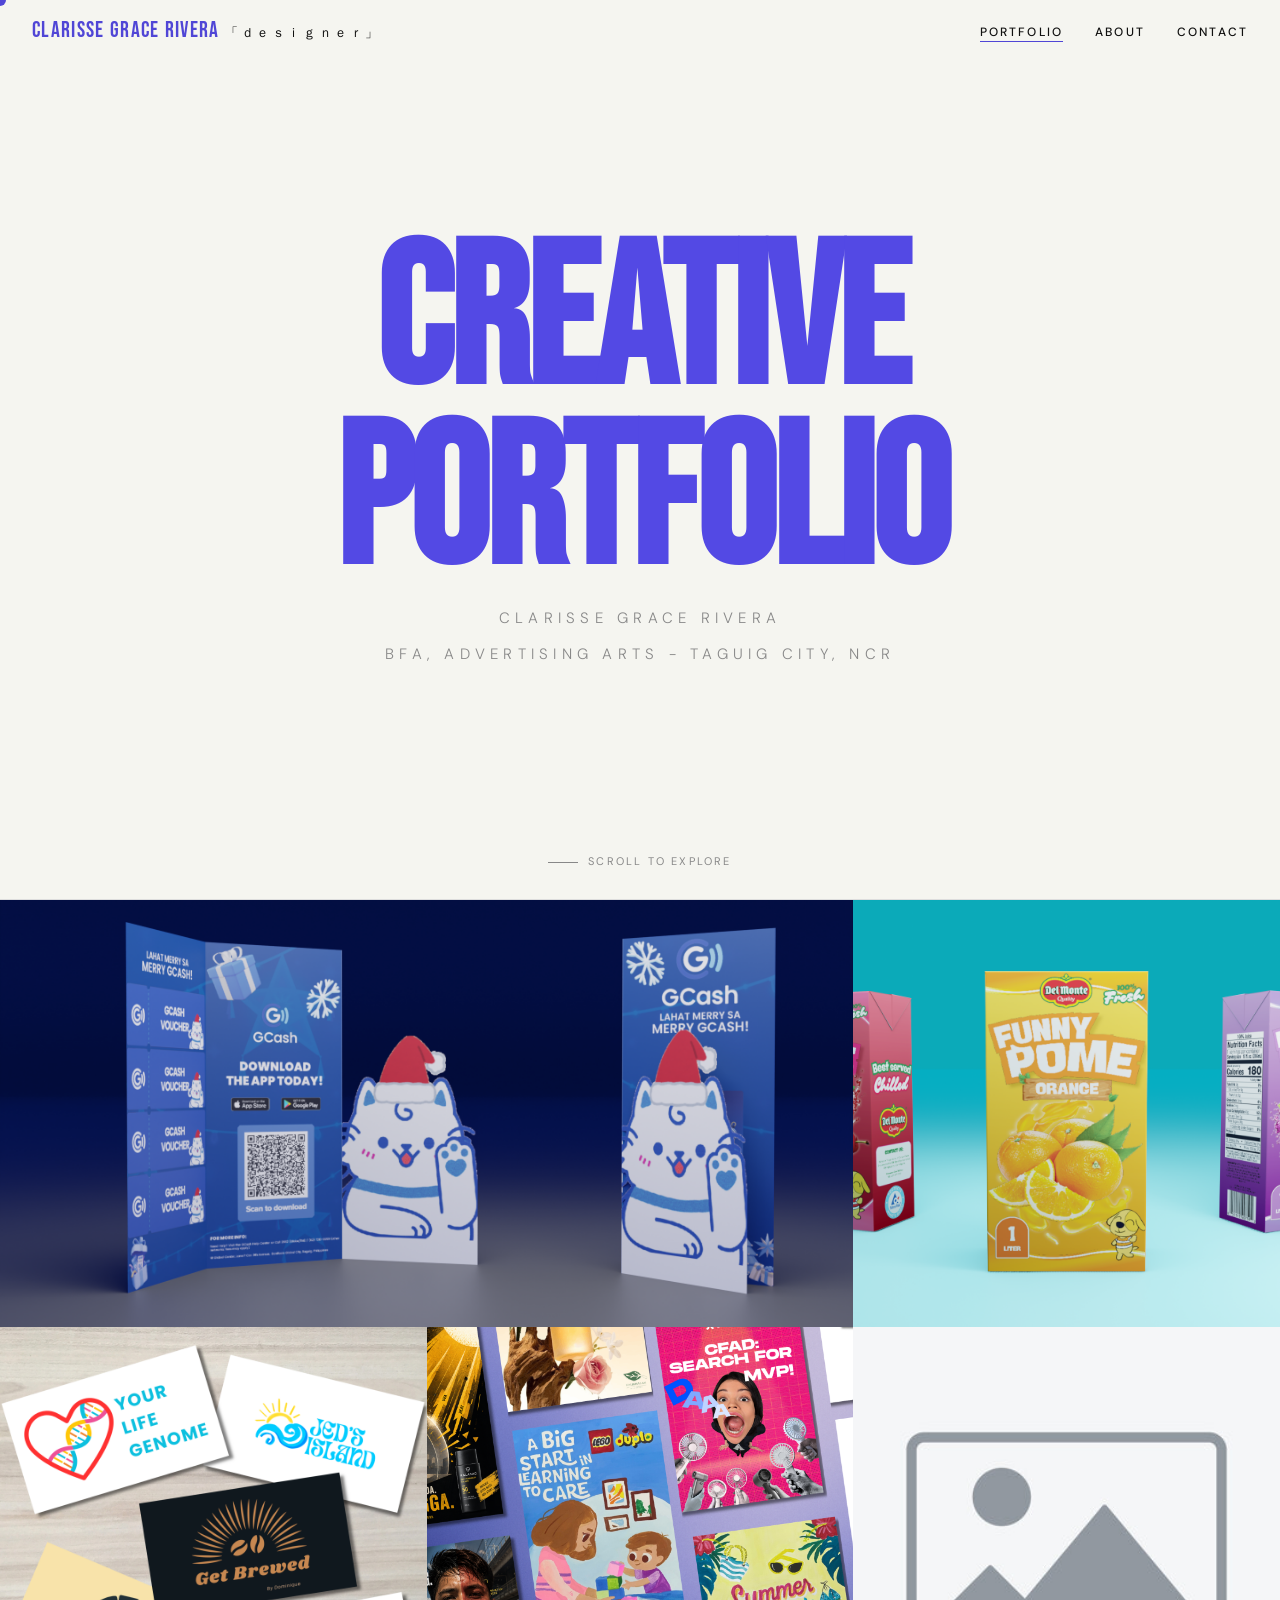
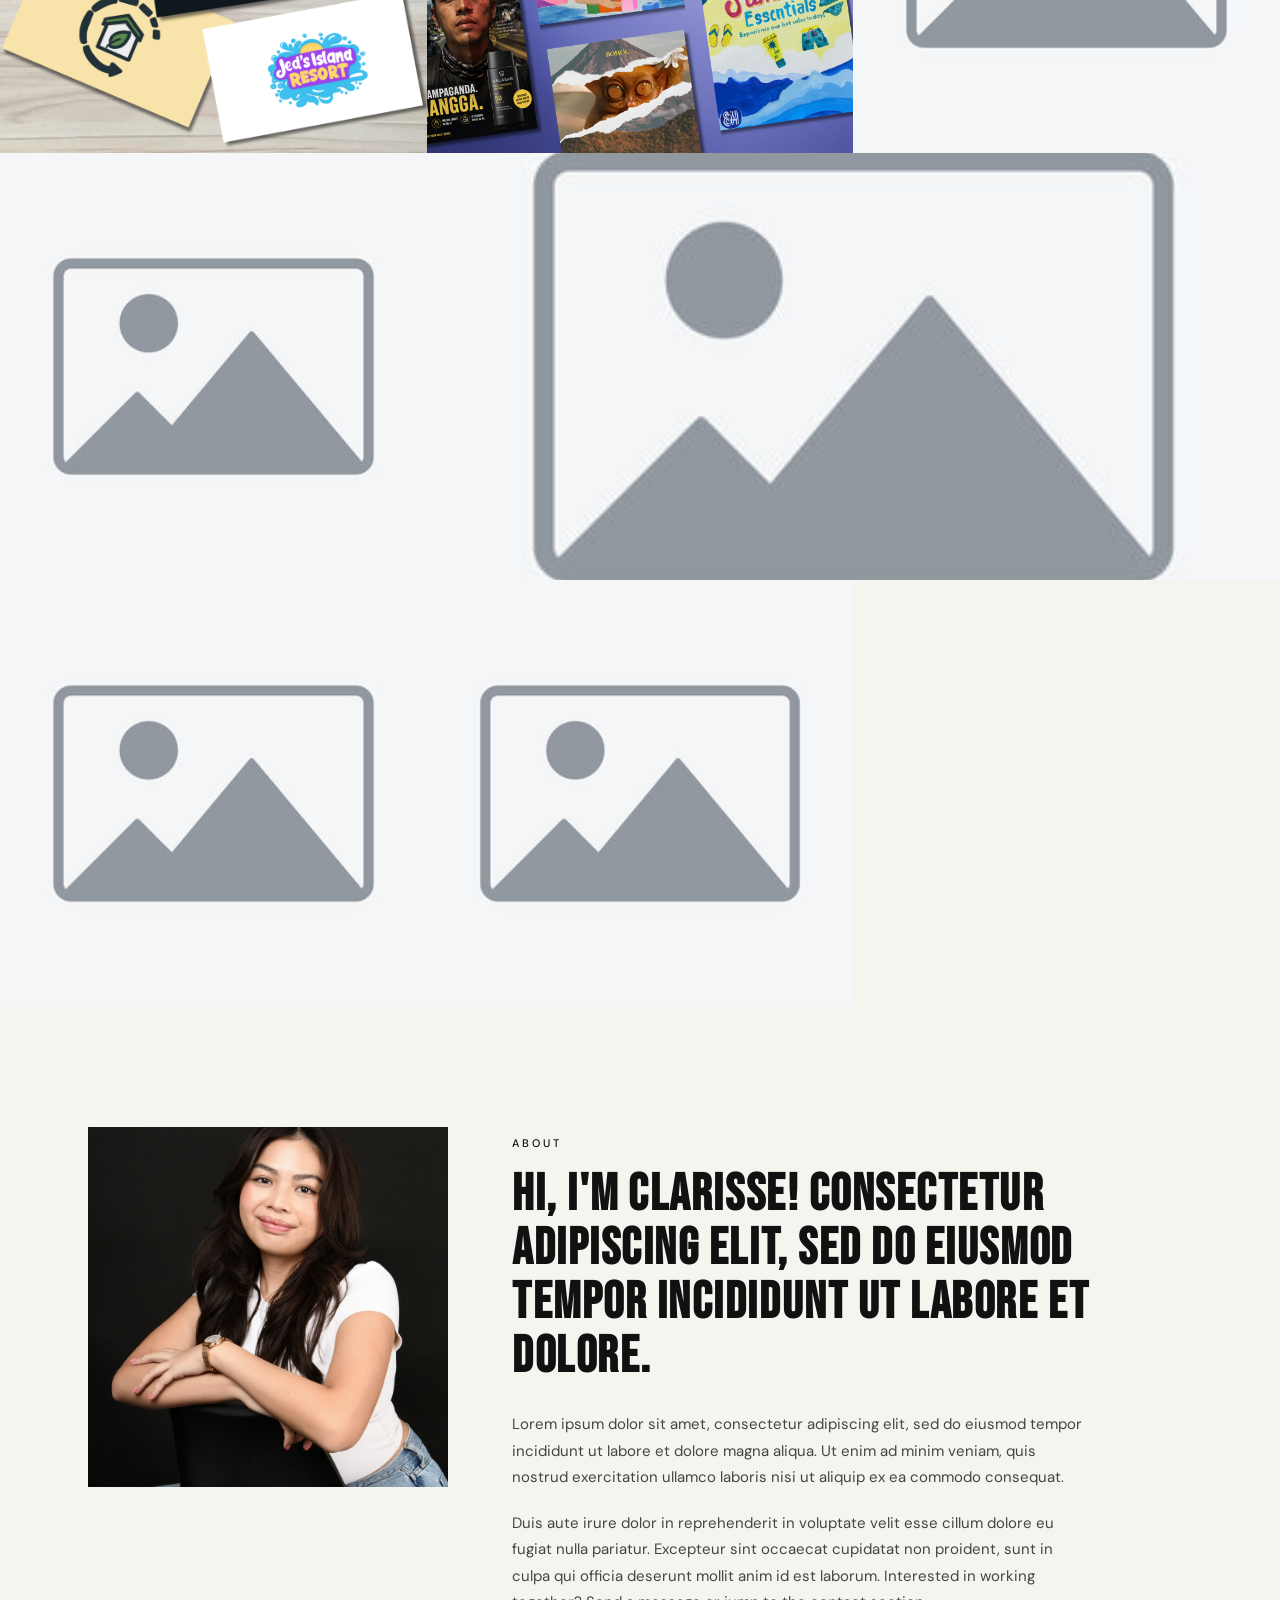
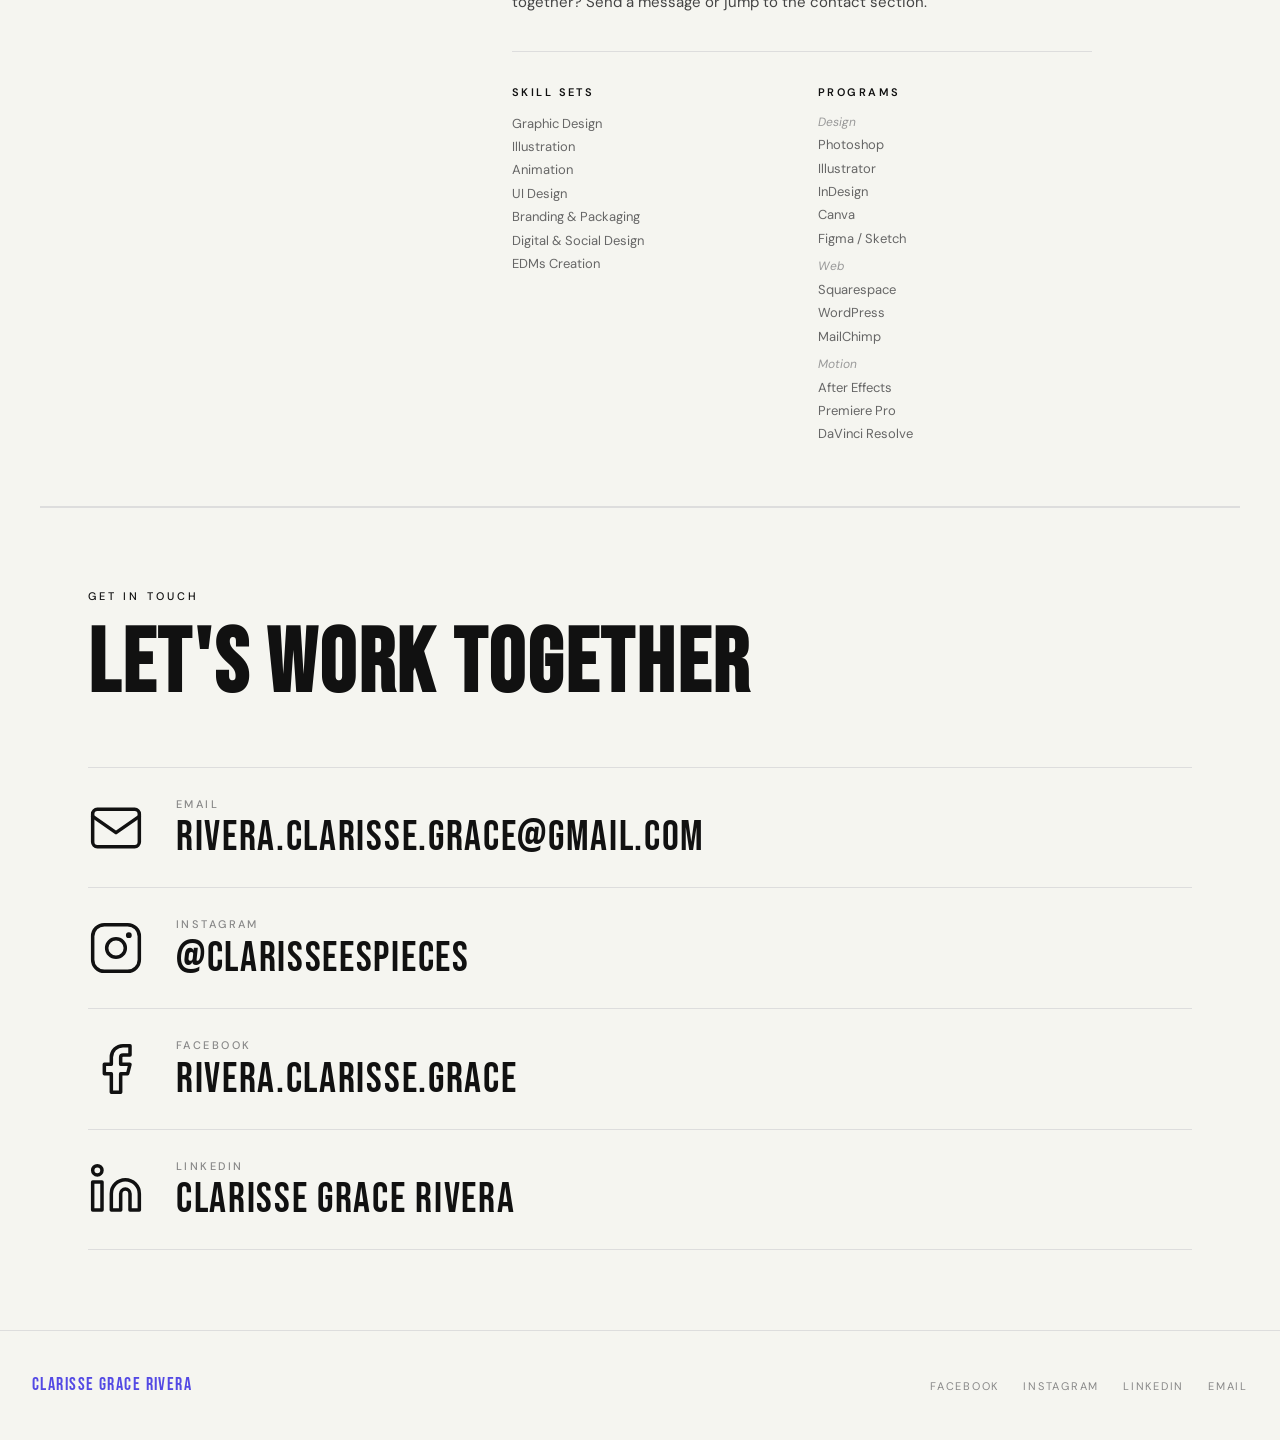
==== commit 923f7942: "rawt" ====
--- a/index.html
+++ b/index.html
@@ -94,12 +94,7 @@
           </div>
         </div>
 
-        <div class='about-socials'>
-          <a href='https://www.facebook.com/rivera.clarisse.grace' target='_blank' rel='noopener'>Facebook</a>
-          <a href='https://www.instagram.com/clarisseespieces/' target='_blank' rel='noopener'>Instagram</a>
-          <a href='www.linkedin.com/in/clarisse-grace-rivera-73586b213' target='_blank' rel='noopener'>LinkedIn</a>
-          <a href='mailto:rivera.clarisse.grace@gmail.com'>Email</a>
-        </div>
+       
 
       </div>
     </div>
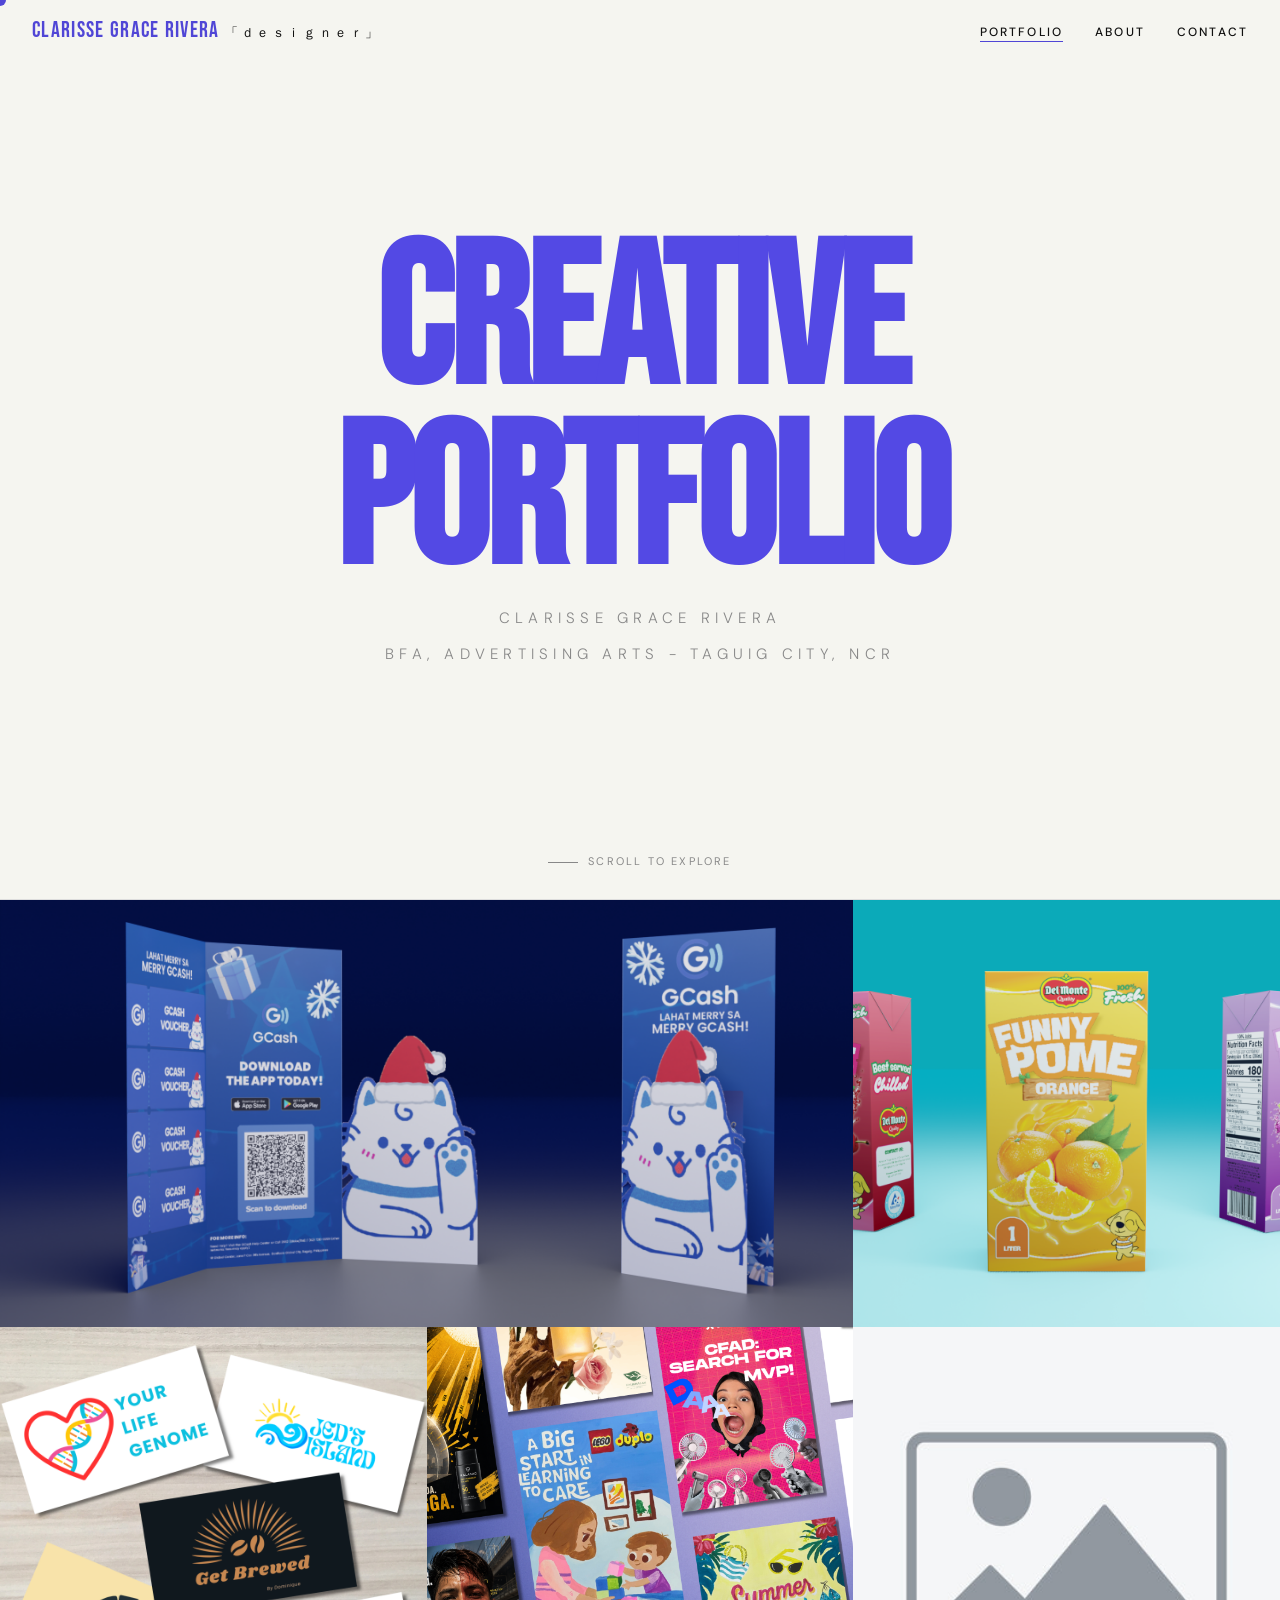
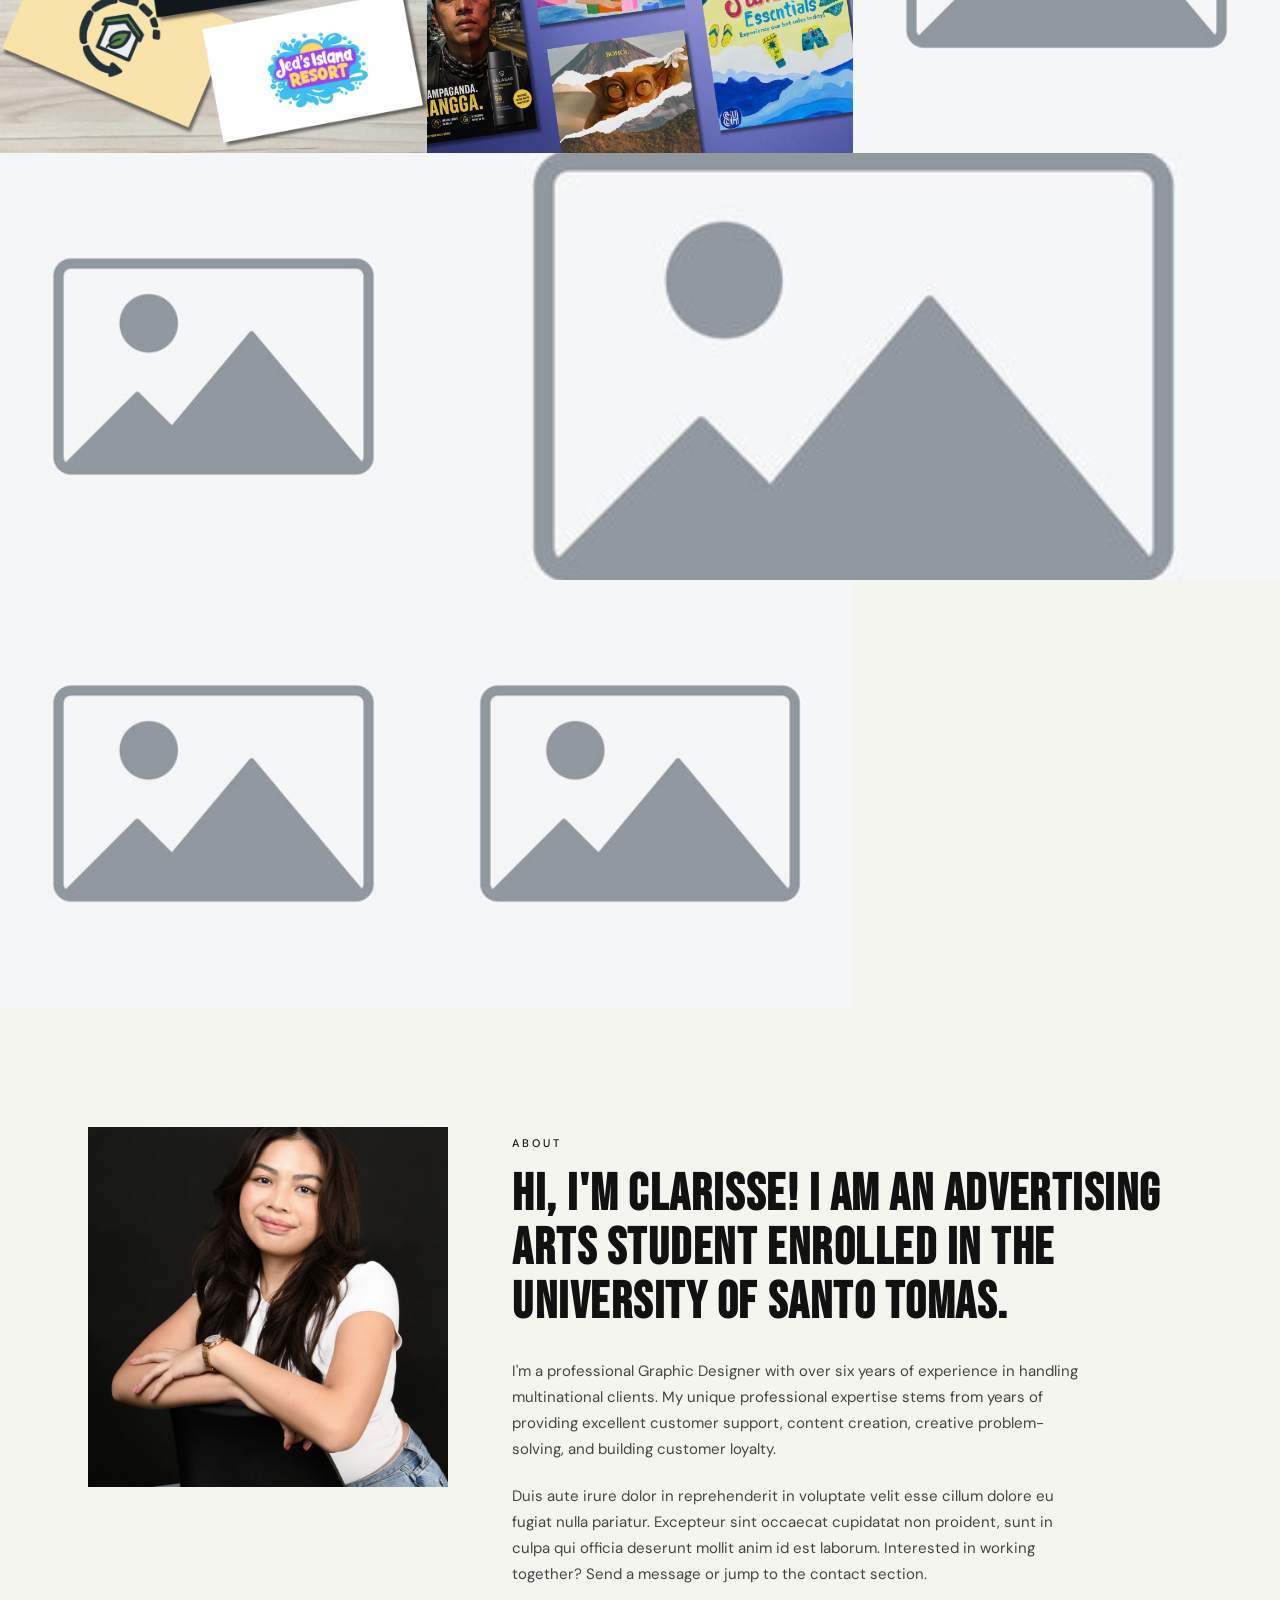
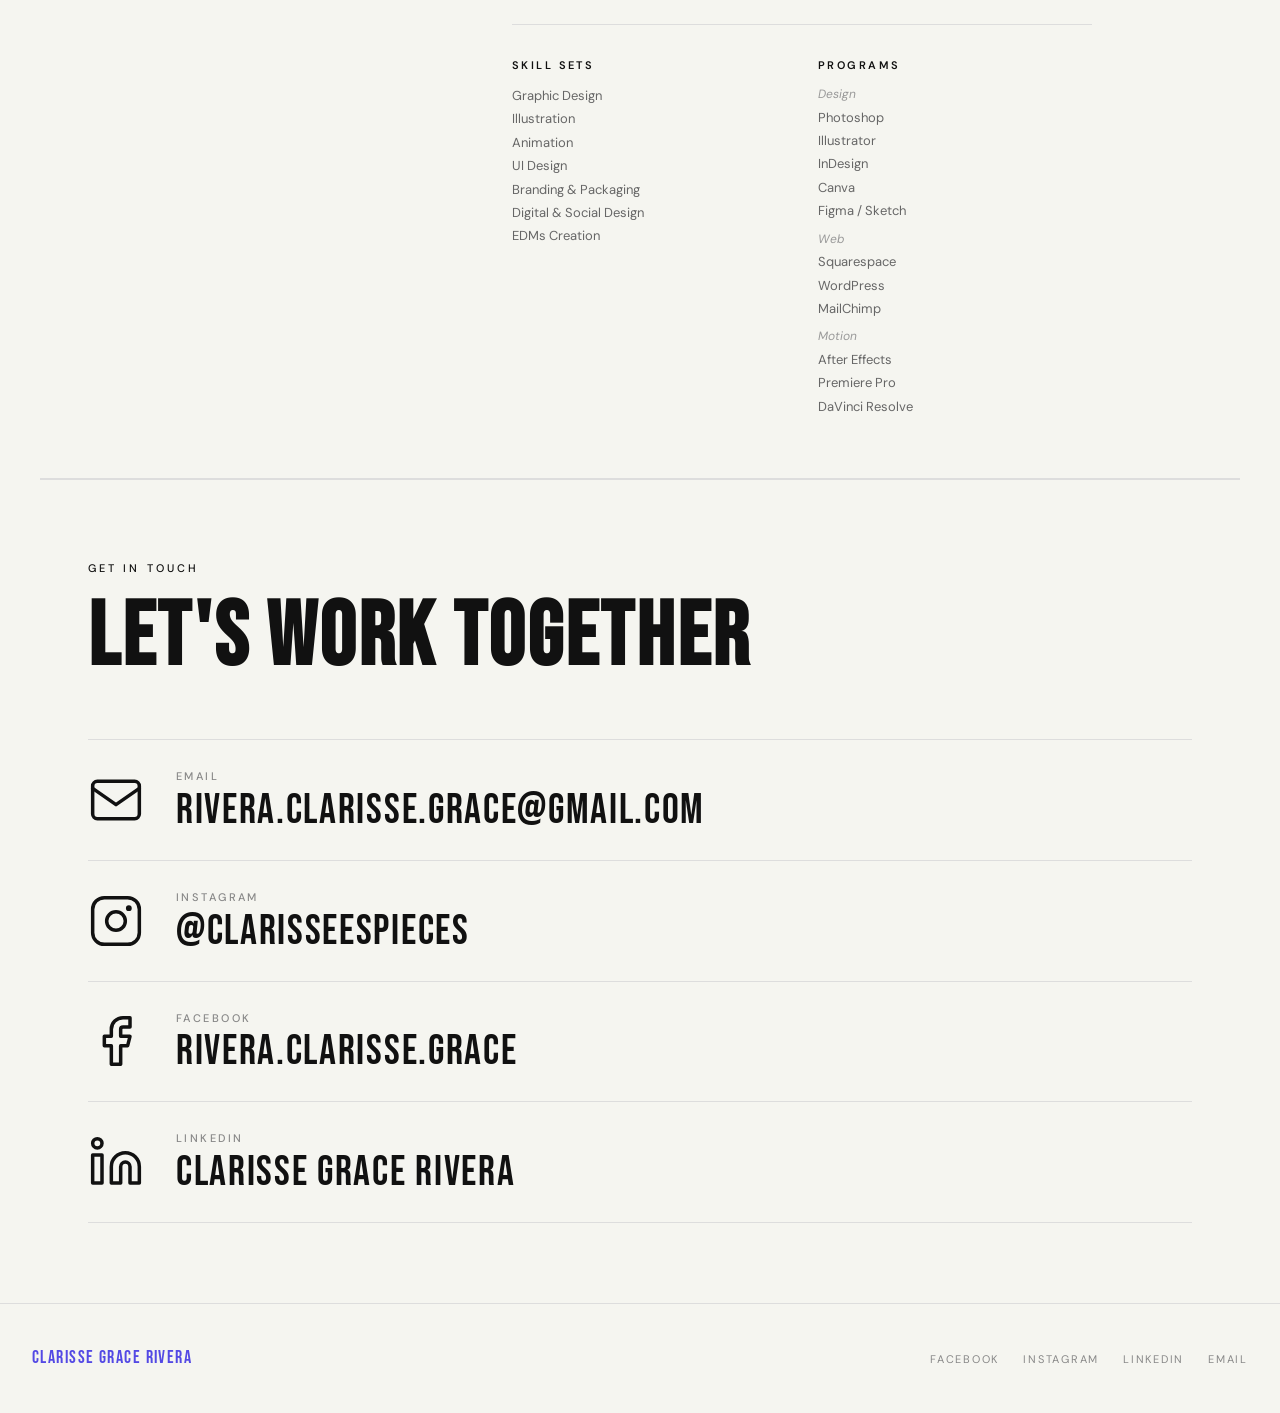
==== commit b08655fd: "about me stuff" ====
--- a/index.html
+++ b/index.html
@@ -45,11 +45,11 @@
         <p class='about-eyebrow'>About</p>
 
         <h2 class='about-headline'>
-          Hi, I'm Clarisse! consectetur adipiscing elit, sed do eiusmod tempor incididunt ut labore et dolore.
+          Hi, I'm Clarisse! I am an Advertising Arts Student enrolled in the University of Santo Tomas.
         </h2>
 
         <p class='about-body'>
-          Lorem ipsum dolor sit amet, consectetur adipiscing elit, sed do eiusmod tempor incididunt ut labore et dolore magna aliqua. Ut enim ad minim veniam, quis nostrud exercitation ullamco laboris nisi ut aliquip ex ea commodo consequat.
+           I'm a professional Graphic Designer with over six years of experience in handling multinational clients. My unique professional expertise stems from years of providing excellent customer support, content creation, creative problem-solving, and building customer loyalty.
         </p>
 
         <p class='about-body'>
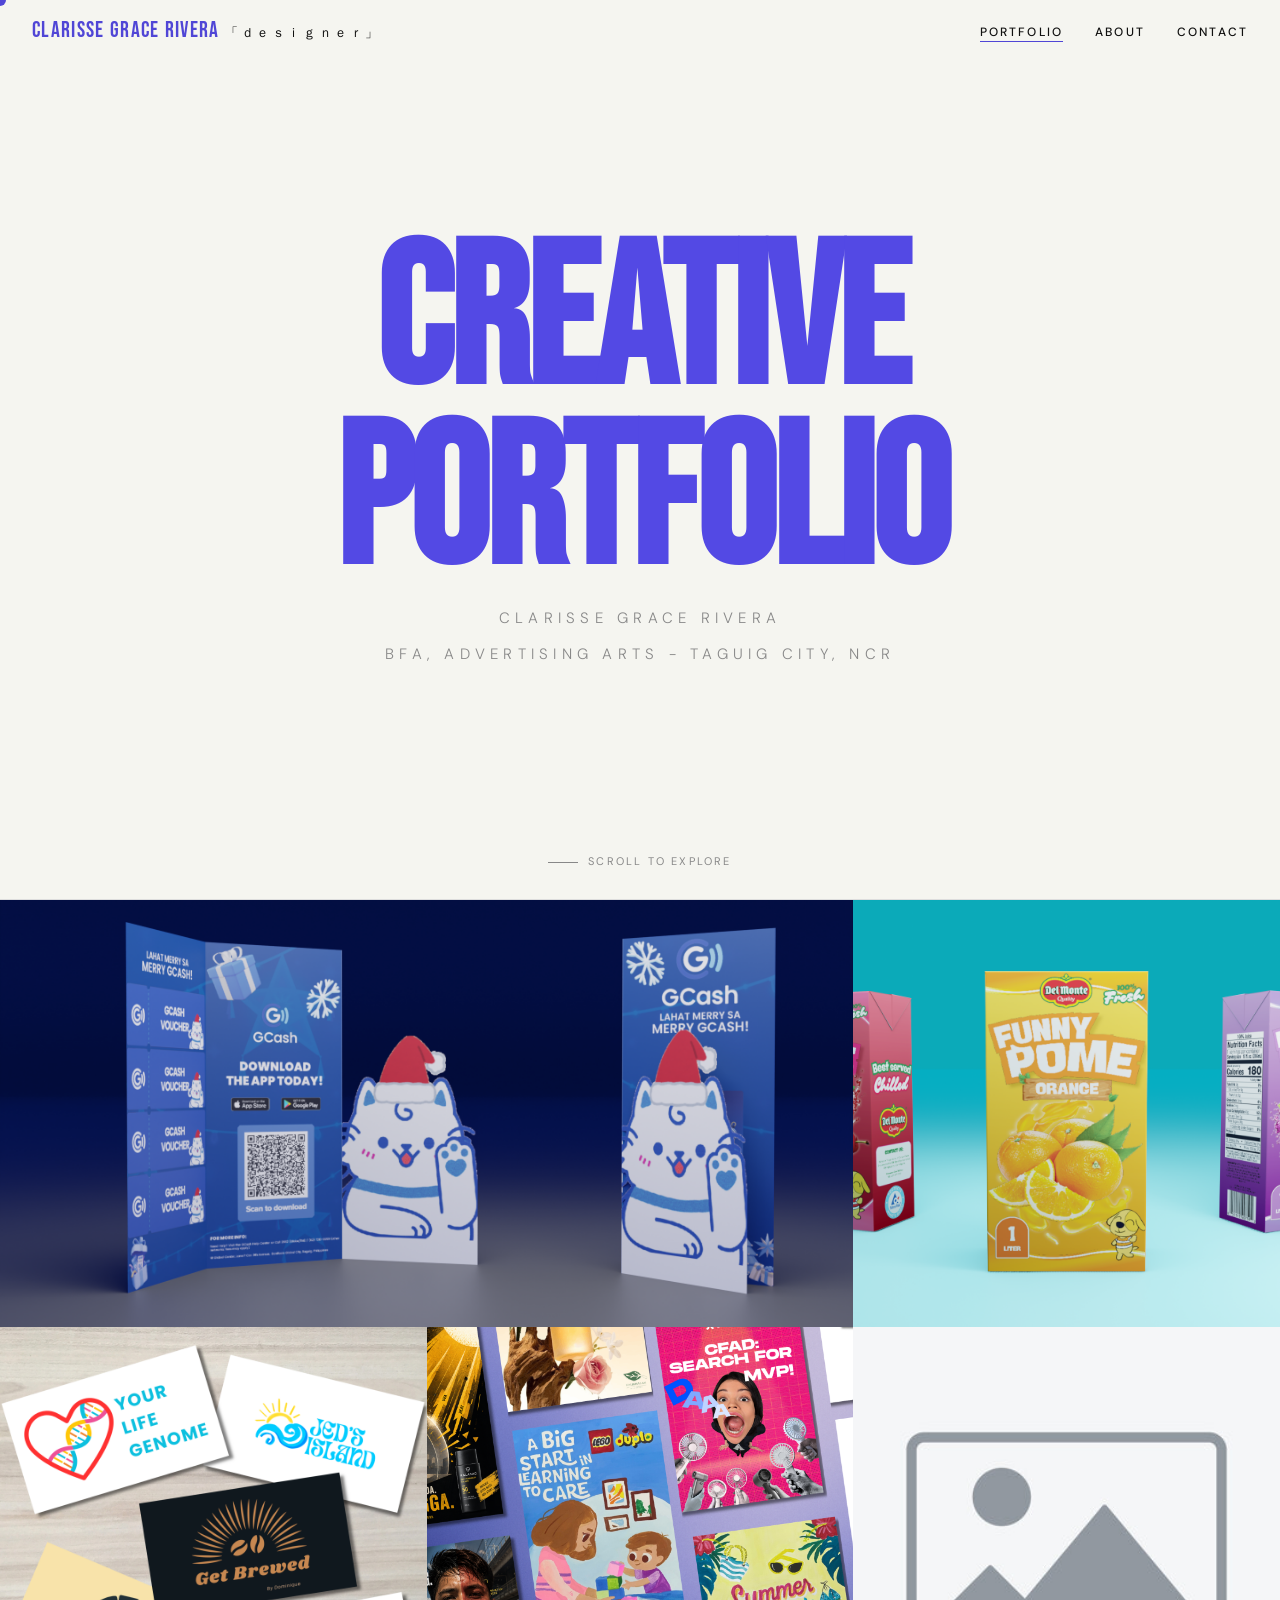
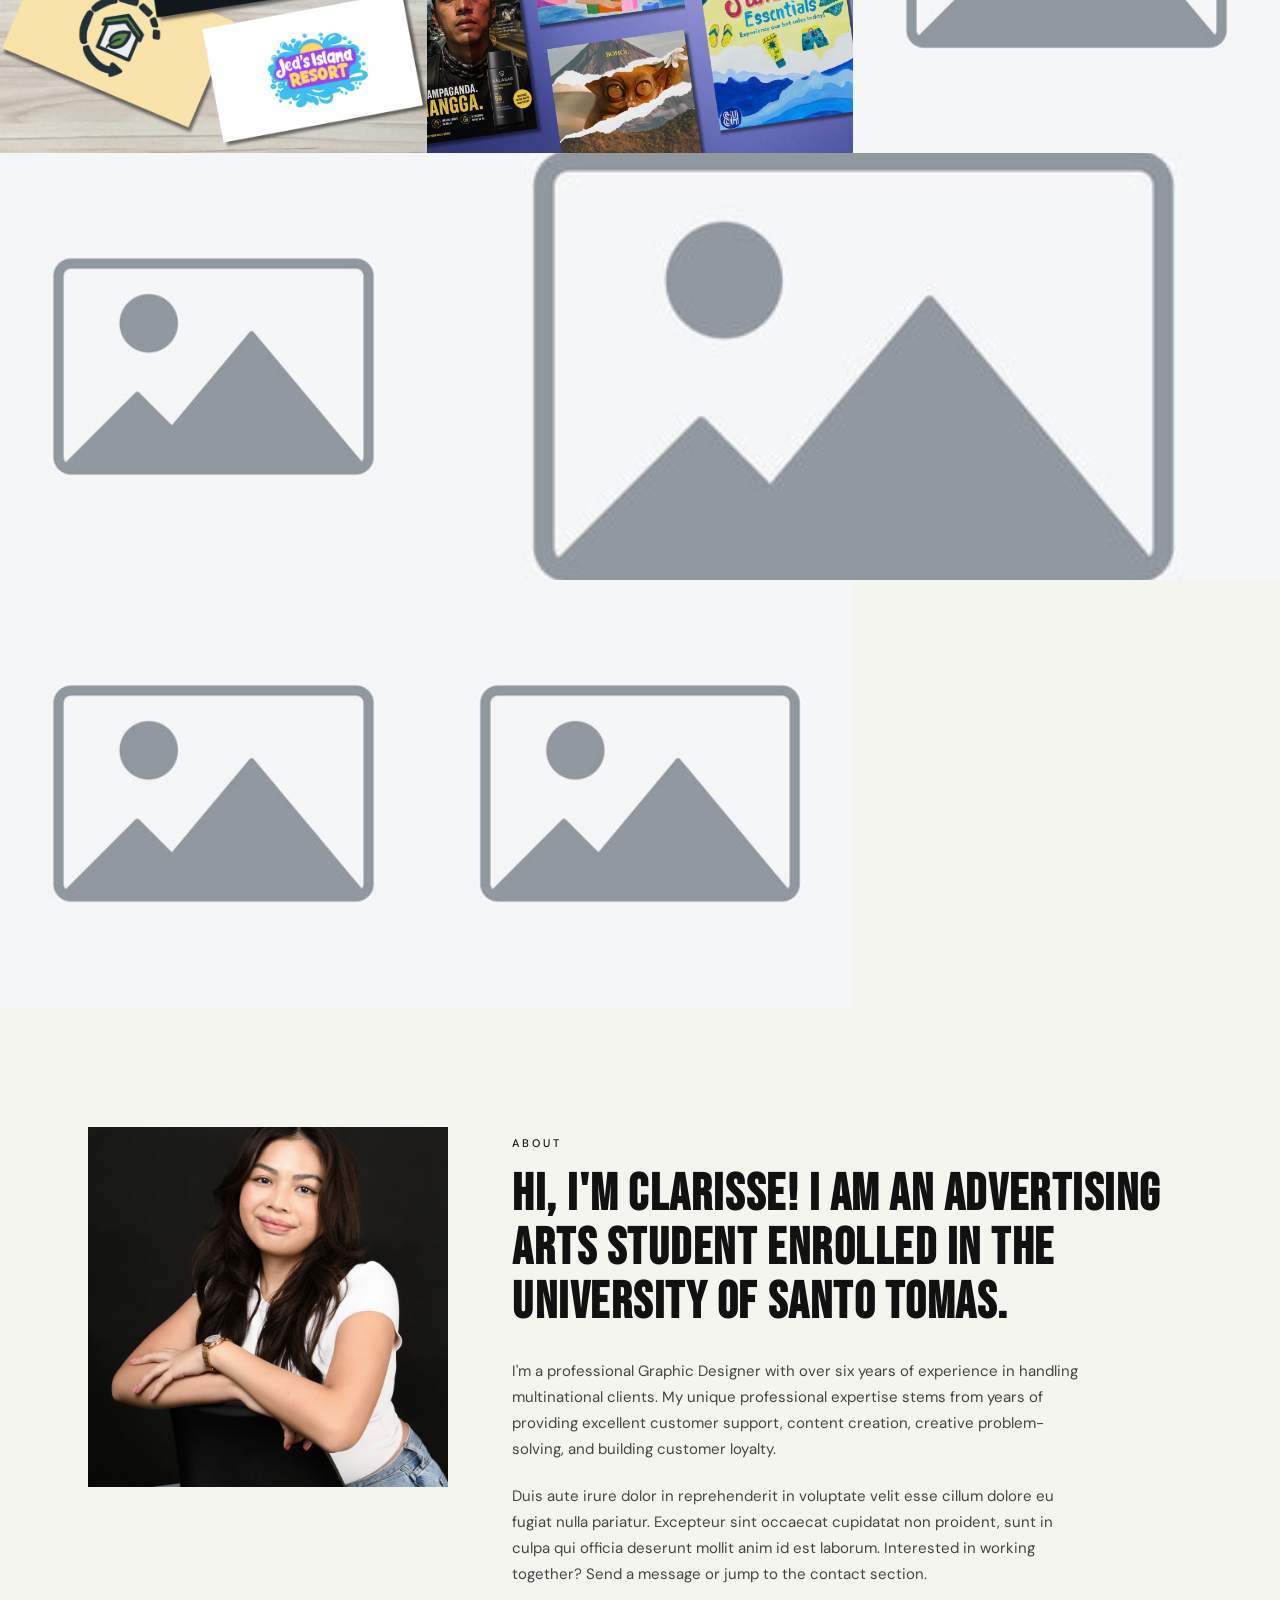
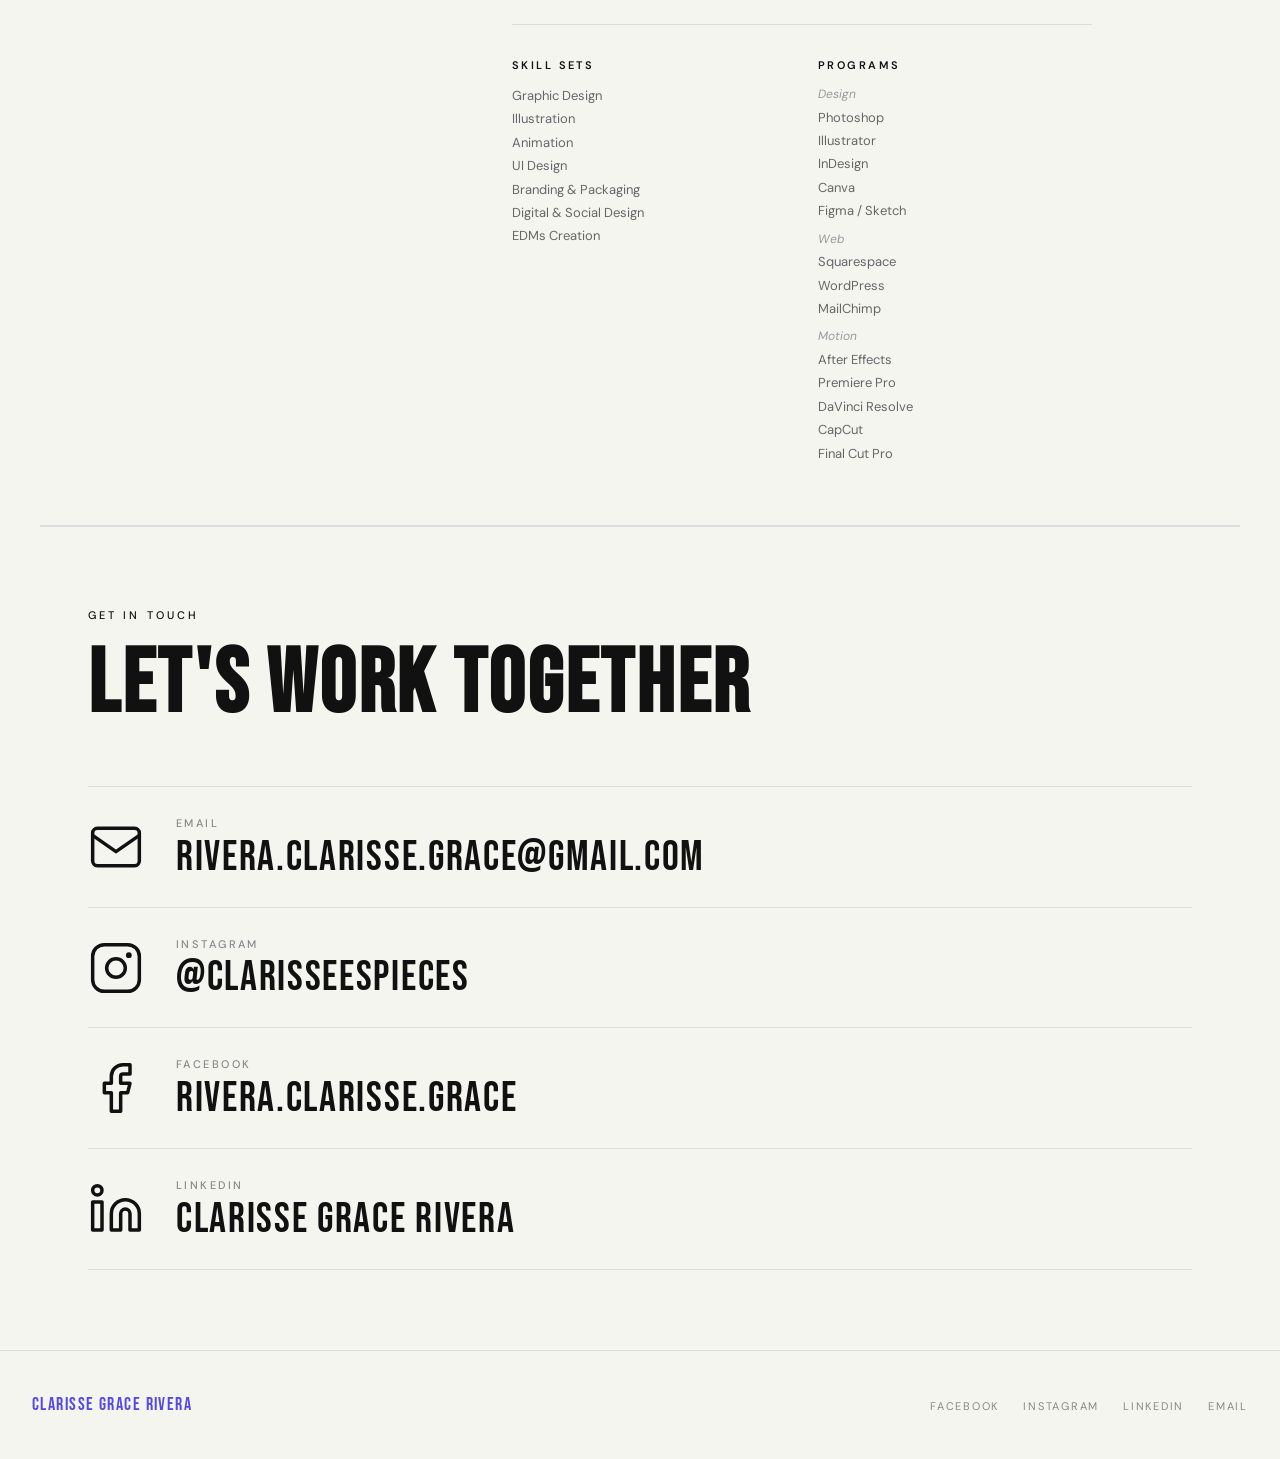
==== commit e447fc11: "more motion about me stuff" ====
--- a/index.html
+++ b/index.html
@@ -90,6 +90,8 @@
               <li>After Effects</li>
               <li>Premiere Pro</li>
               <li>DaVinci Resolve</li>
+              <li>CapCut</li>
+              <li>Final Cut Pro</li>
             </ul>
           </div>
         </div>
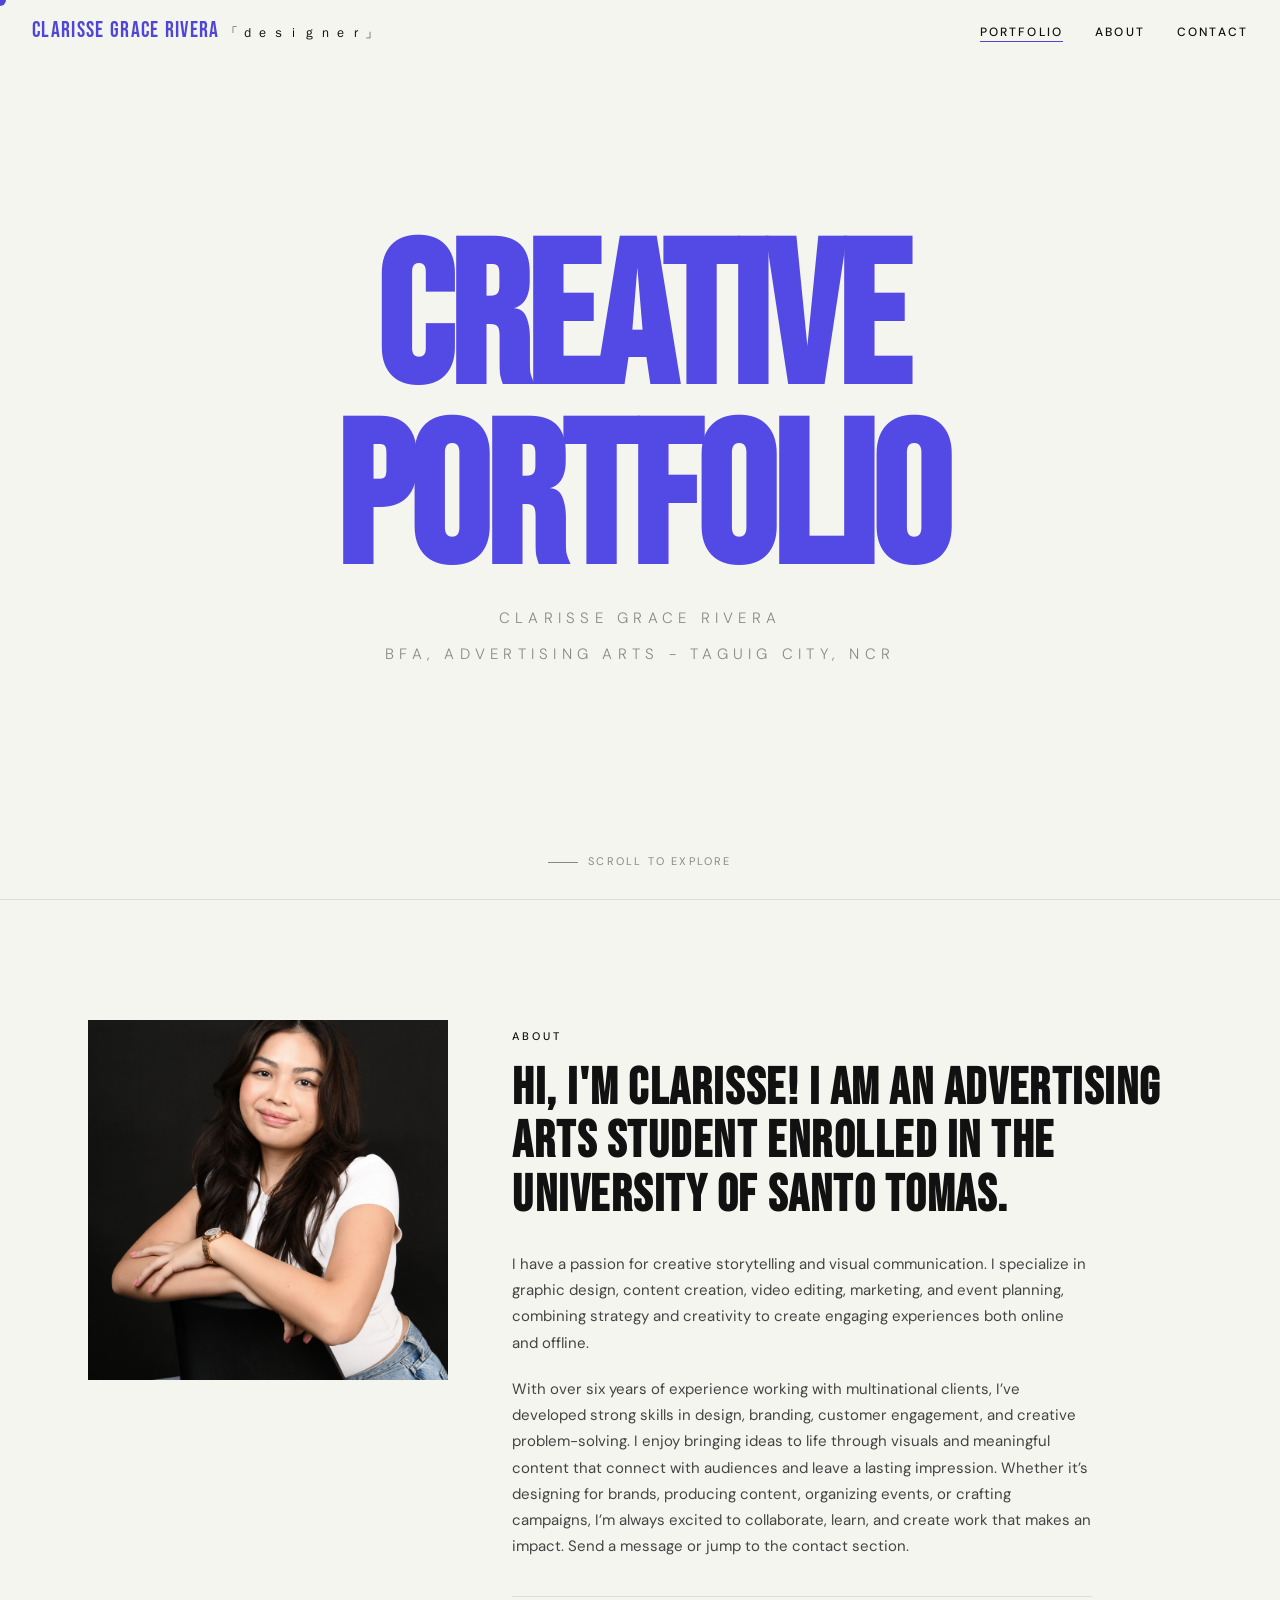
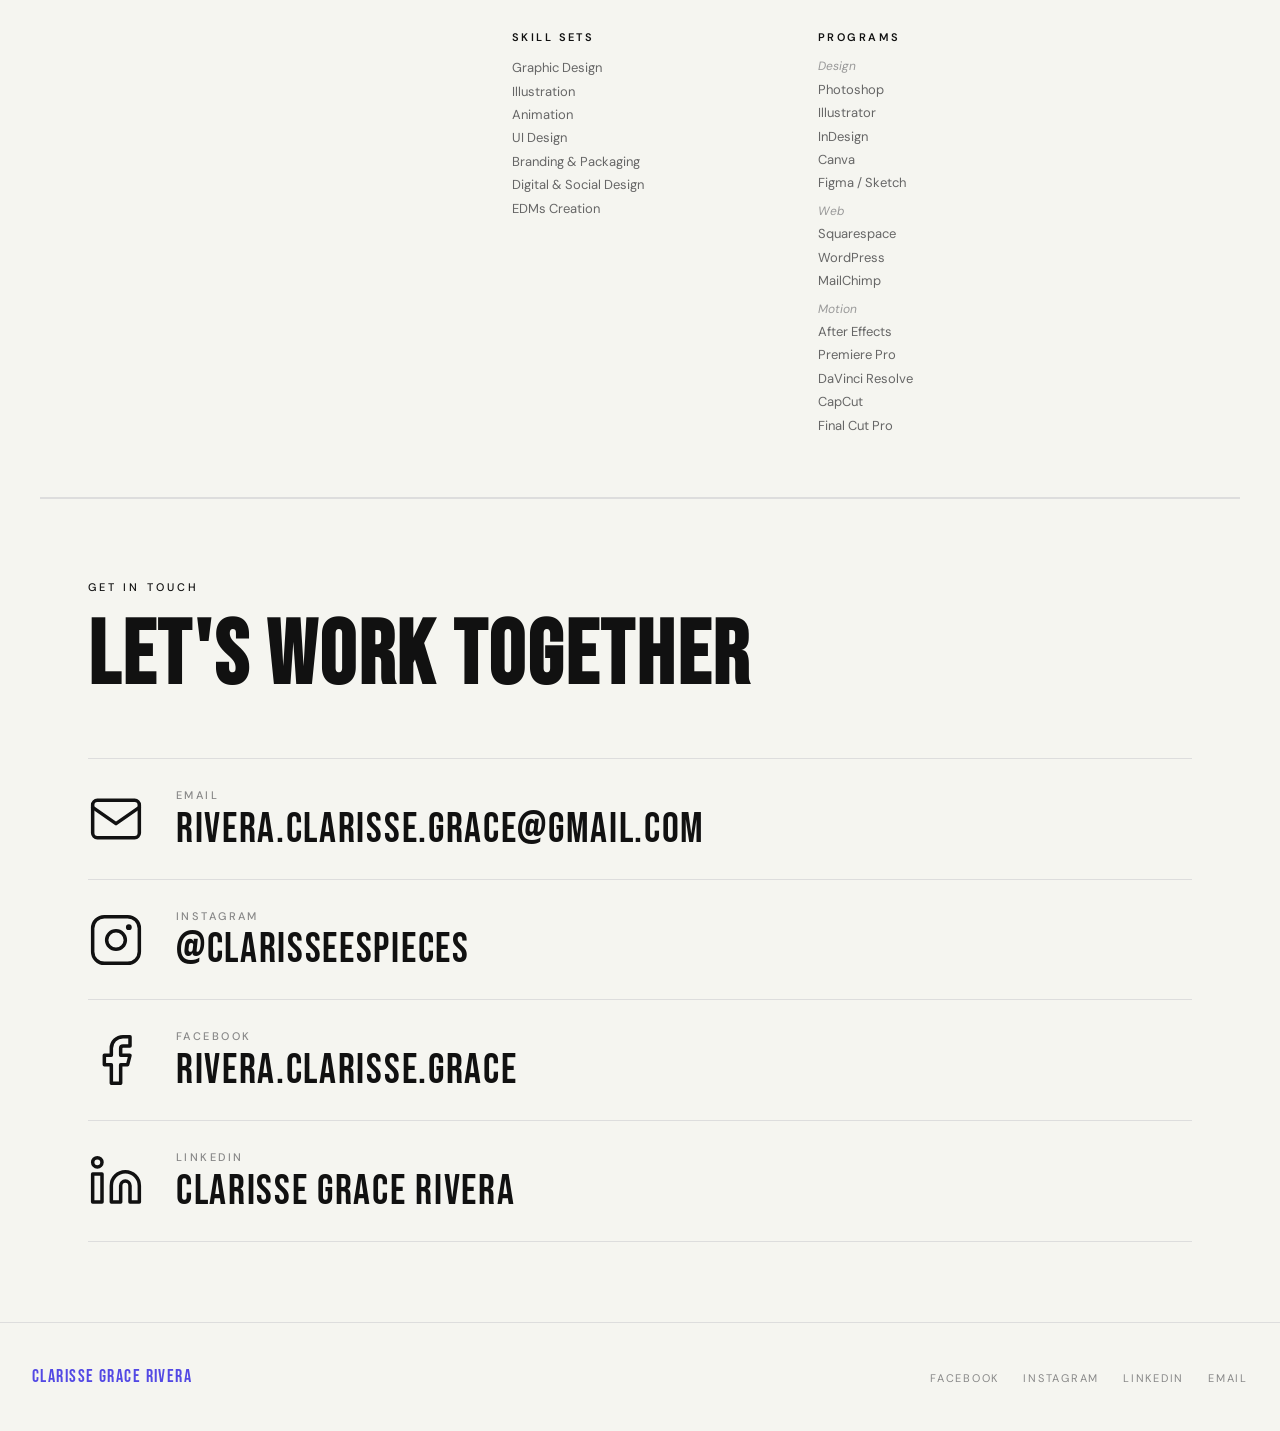
==== commit 3be1ffb6: "about me updates" ====
--- a/index.html
+++ b/index.html
@@ -49,11 +49,13 @@
         </h2>
 
         <p class='about-body'>
-           I'm a professional Graphic Designer with over six years of experience in handling multinational clients. My unique professional expertise stems from years of providing excellent customer support, content creation, creative problem-solving, and building customer loyalty.
+           I have a passion for creative storytelling and visual communication. I specialize in graphic design, content creation, video editing, marketing, and event planning, combining strategy and creativity to create engaging experiences both online and offline.
         </p>
 
         <p class='about-body'>
-          Duis aute irure dolor in reprehenderit in voluptate velit esse cillum dolore eu fugiat nulla pariatur. Excepteur sint occaecat cupidatat non proident, sunt in culpa qui officia deserunt mollit anim id est laborum. Interested in working together? <a href='mailto:rivera.clarisse.grace@gmail.com'>Send a message</a> or jump to the <a href='#contact'>contact section</a>.
+          With over six years of experience working with multinational clients, I’ve developed strong skills in design, branding, customer engagement, and creative problem-solving. I enjoy bringing ideas to life through visuals and meaningful content that connect with audiences and leave a lasting impression.
+          Whether it’s designing for brands, producing content, organizing events, or crafting campaigns, I’m always excited to collaborate, learn, and create work that makes an impact.
+          <a href='mailto:rivera.clarisse.grace@gmail.com'>Send a message</a> or jump to the <a href='#contact'>contact section</a>.
         </p>
 
         <div class='about-meta'>
--- a/styles.css
+++ b/styles.css
@@ -48,6 +48,11 @@
   justify-content: space-between;
   padding: 20px 32px;
   mix-blend-mode: multiply;
+  transition: transform 0.35s cubic-bezier(0.4, 0, 0.2, 1);
+}
+
+nav.nav--collapsed {
+  transform: translateY(-110%);
 }
 
 .nav-logo {
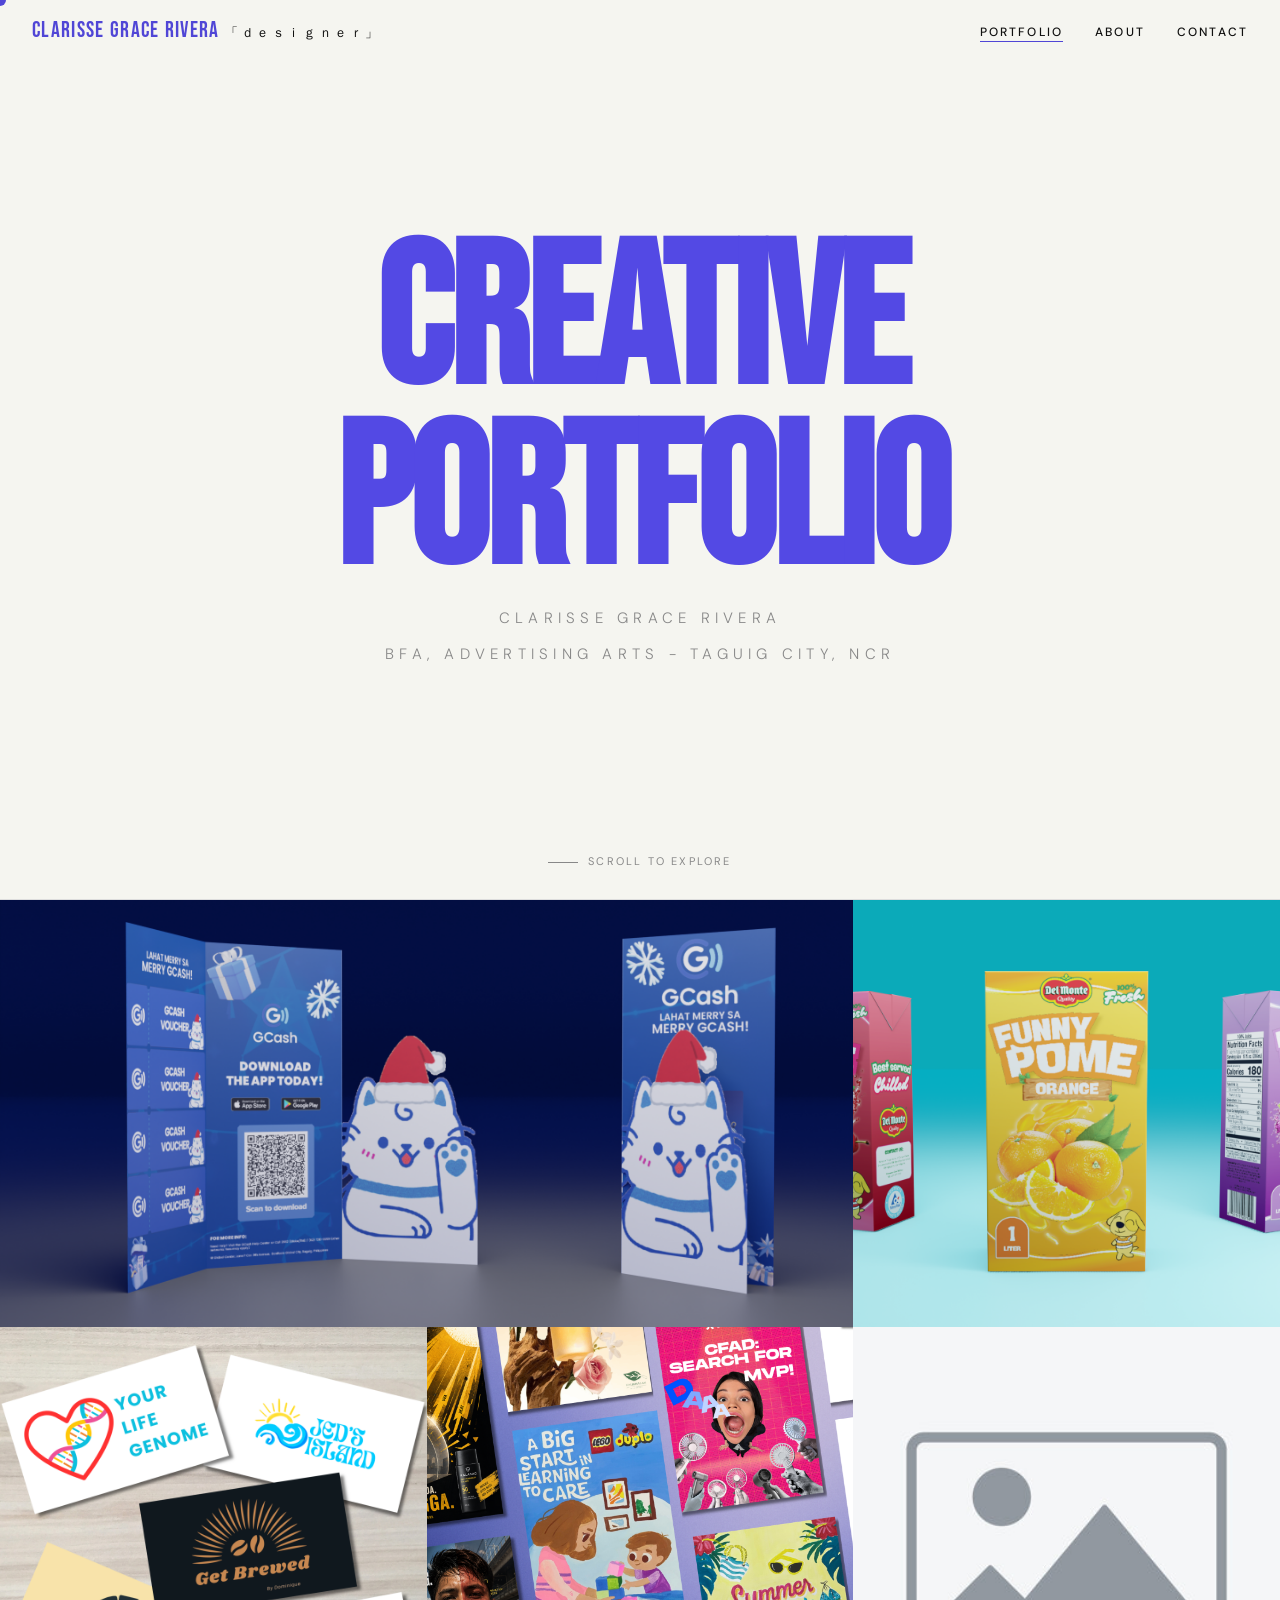
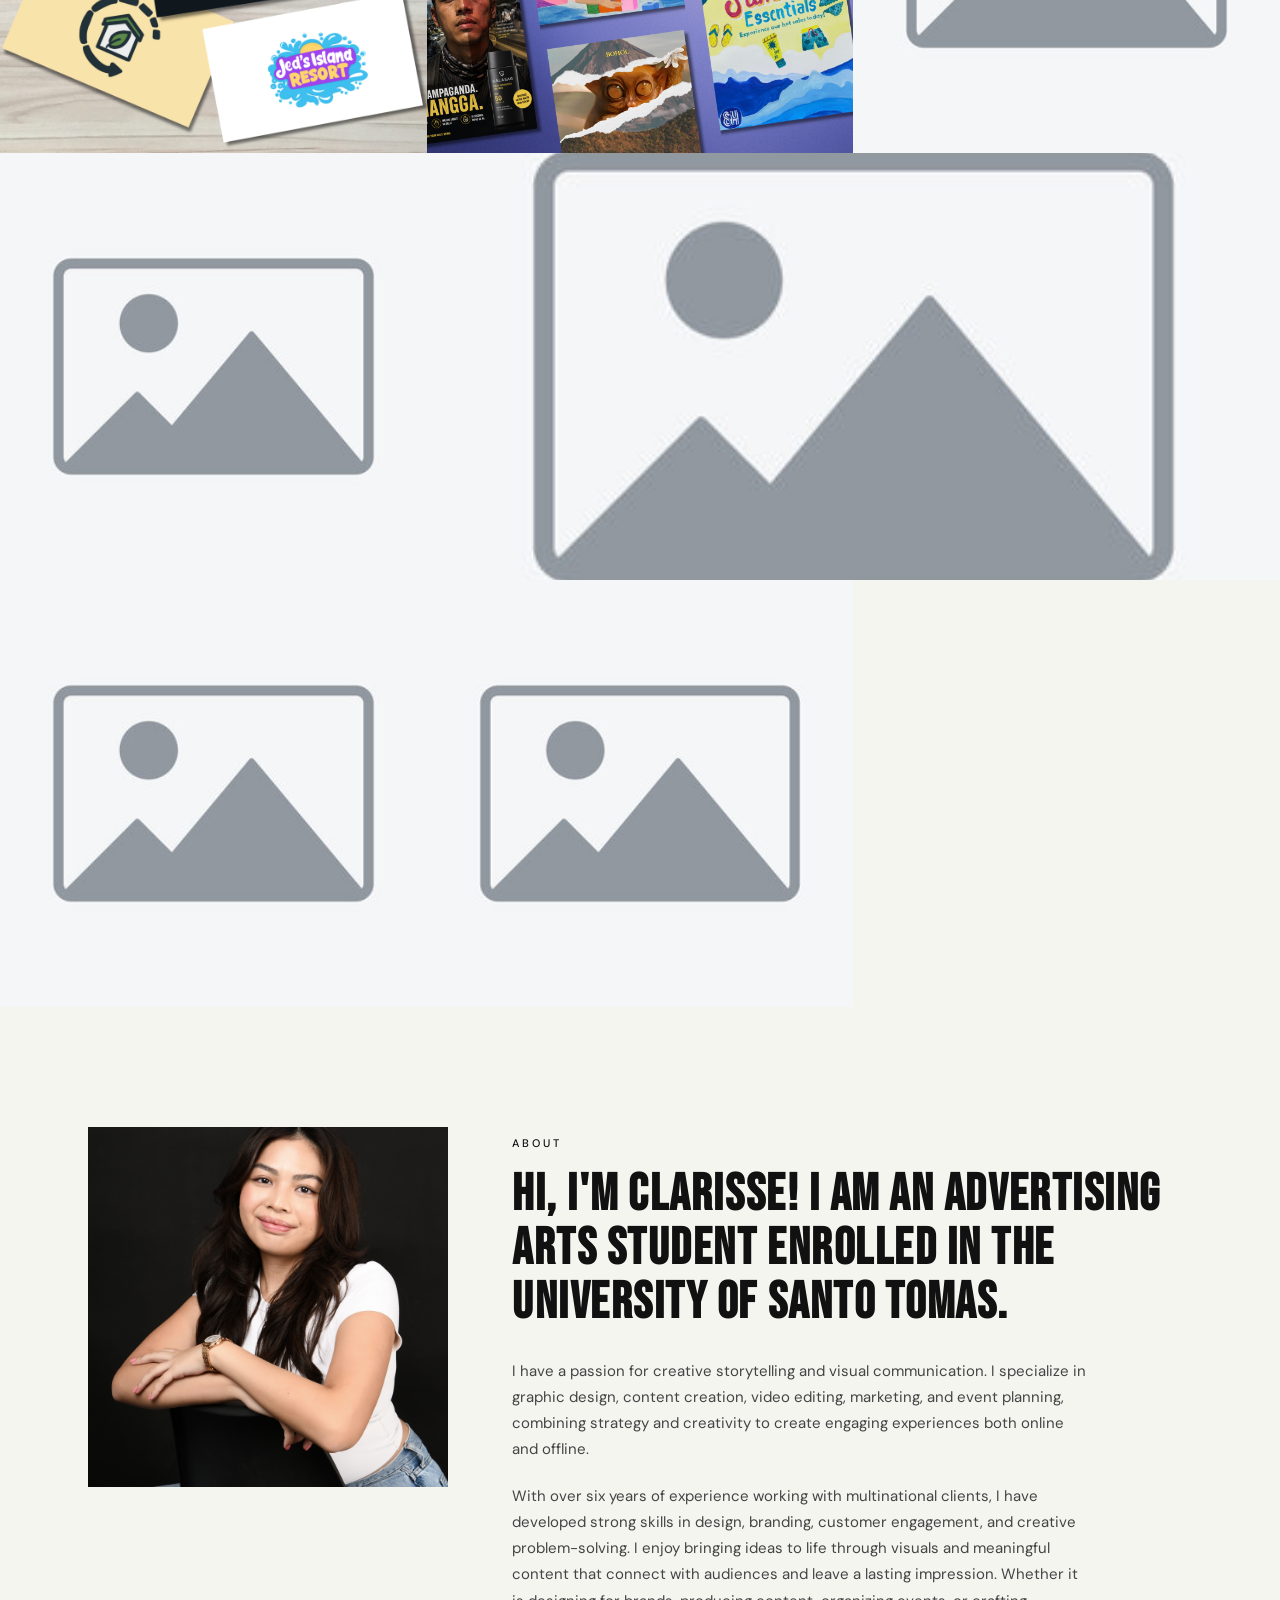
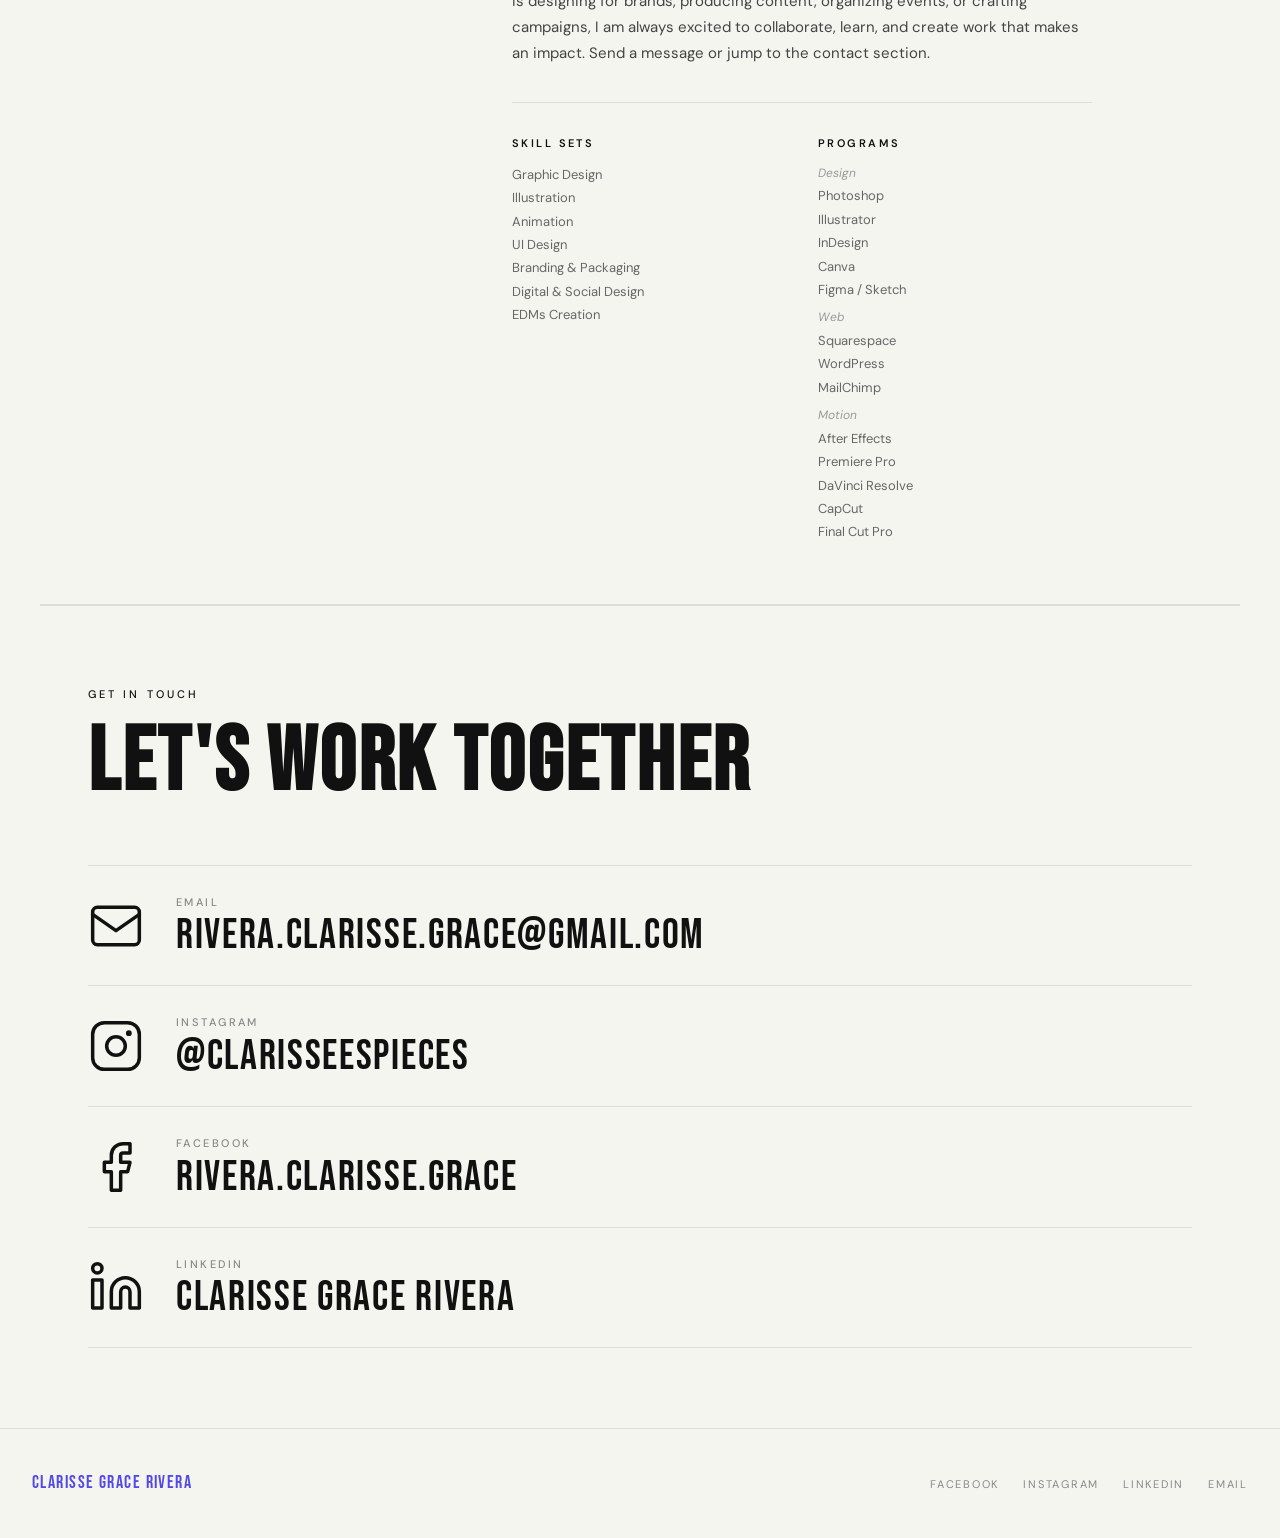
==== commit ec524eb1: "about me update again" ====
--- a/index.html
+++ b/index.html
@@ -53,8 +53,8 @@
         </p>
 
         <p class='about-body'>
-          With over six years of experience working with multinational clients, I’ve developed strong skills in design, branding, customer engagement, and creative problem-solving. I enjoy bringing ideas to life through visuals and meaningful content that connect with audiences and leave a lasting impression.
-          Whether it’s designing for brands, producing content, organizing events, or crafting campaigns, I’m always excited to collaborate, learn, and create work that makes an impact.
+          With over six years of experience working with multinational clients, I have developed strong skills in design, branding, customer engagement, and creative problem-solving. I enjoy bringing ideas to life through visuals and meaningful content that connect with audiences and leave a lasting impression.
+          Whether it is designing for brands, producing content, organizing events, or crafting campaigns, I am always excited to collaborate, learn, and create work that makes an impact.
           <a href='mailto:rivera.clarisse.grace@gmail.com'>Send a message</a> or jump to the <a href='#contact'>contact section</a>.
         </p>
 
